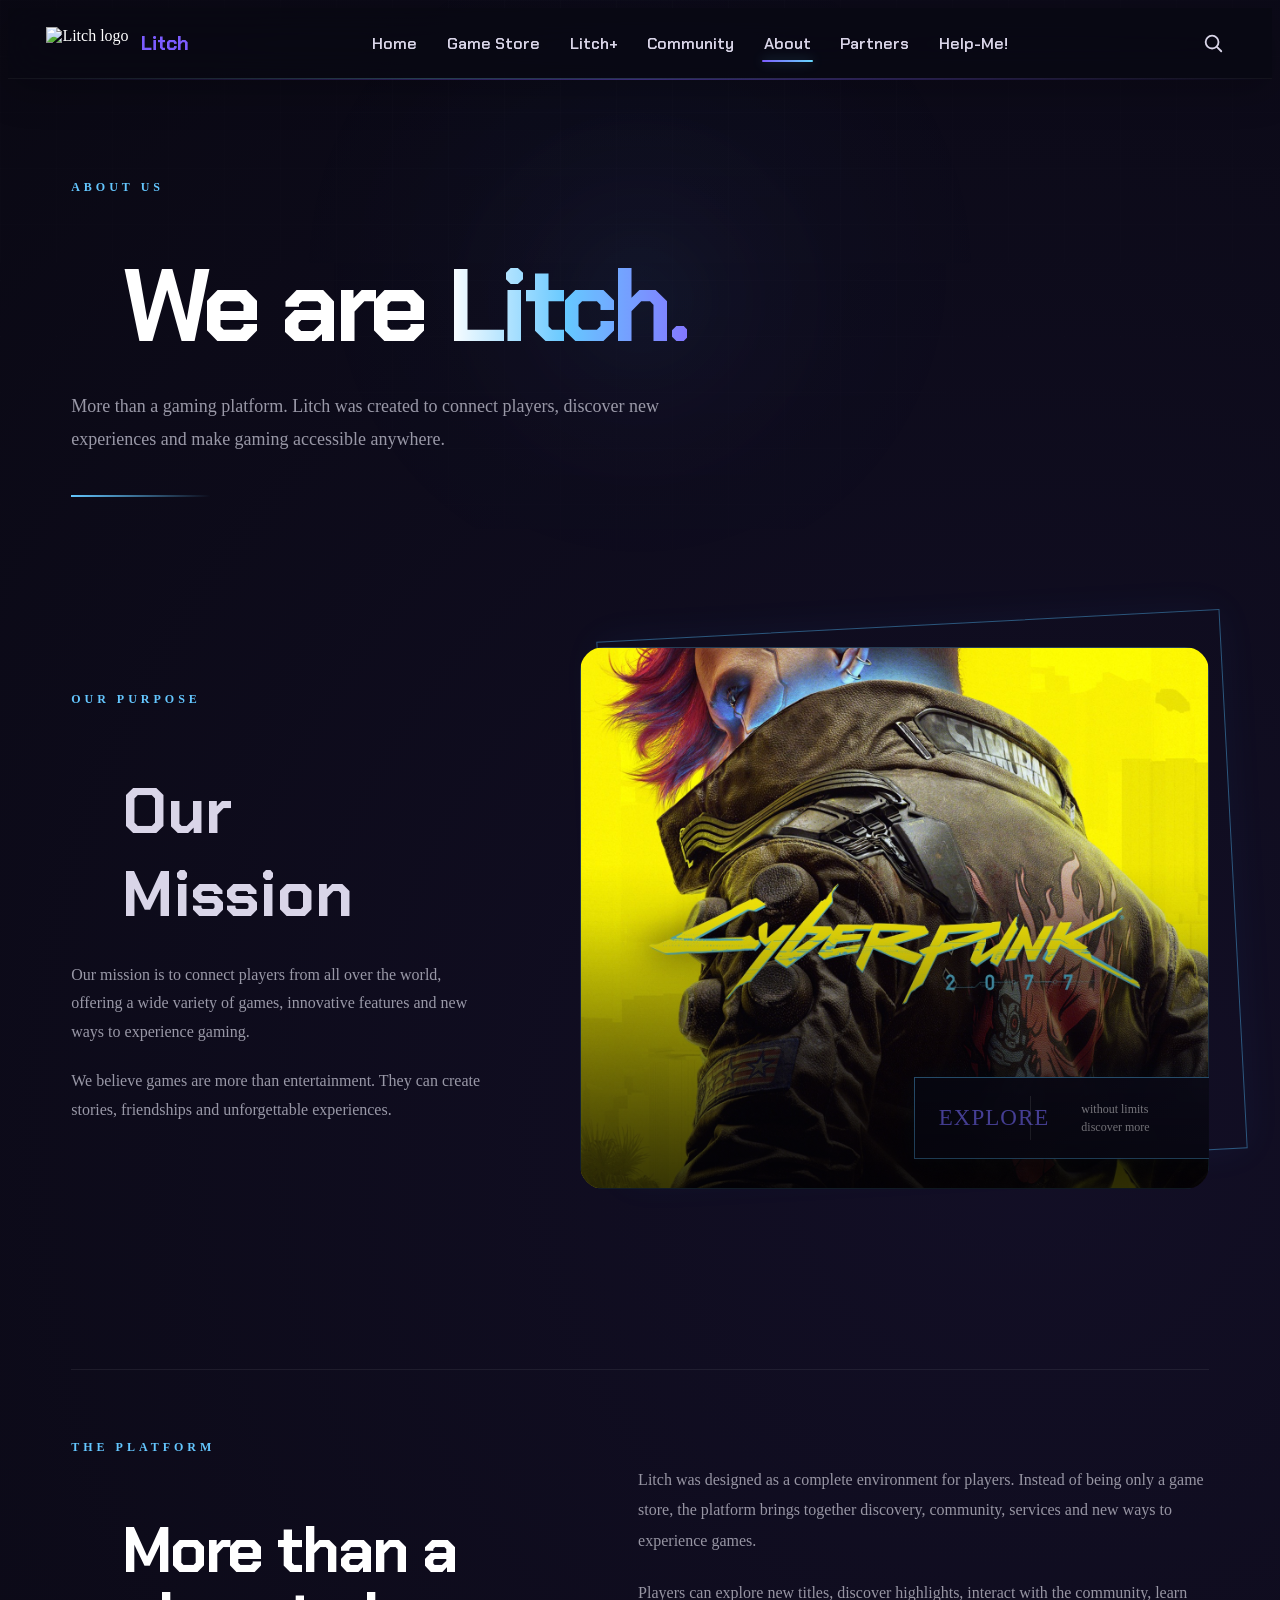
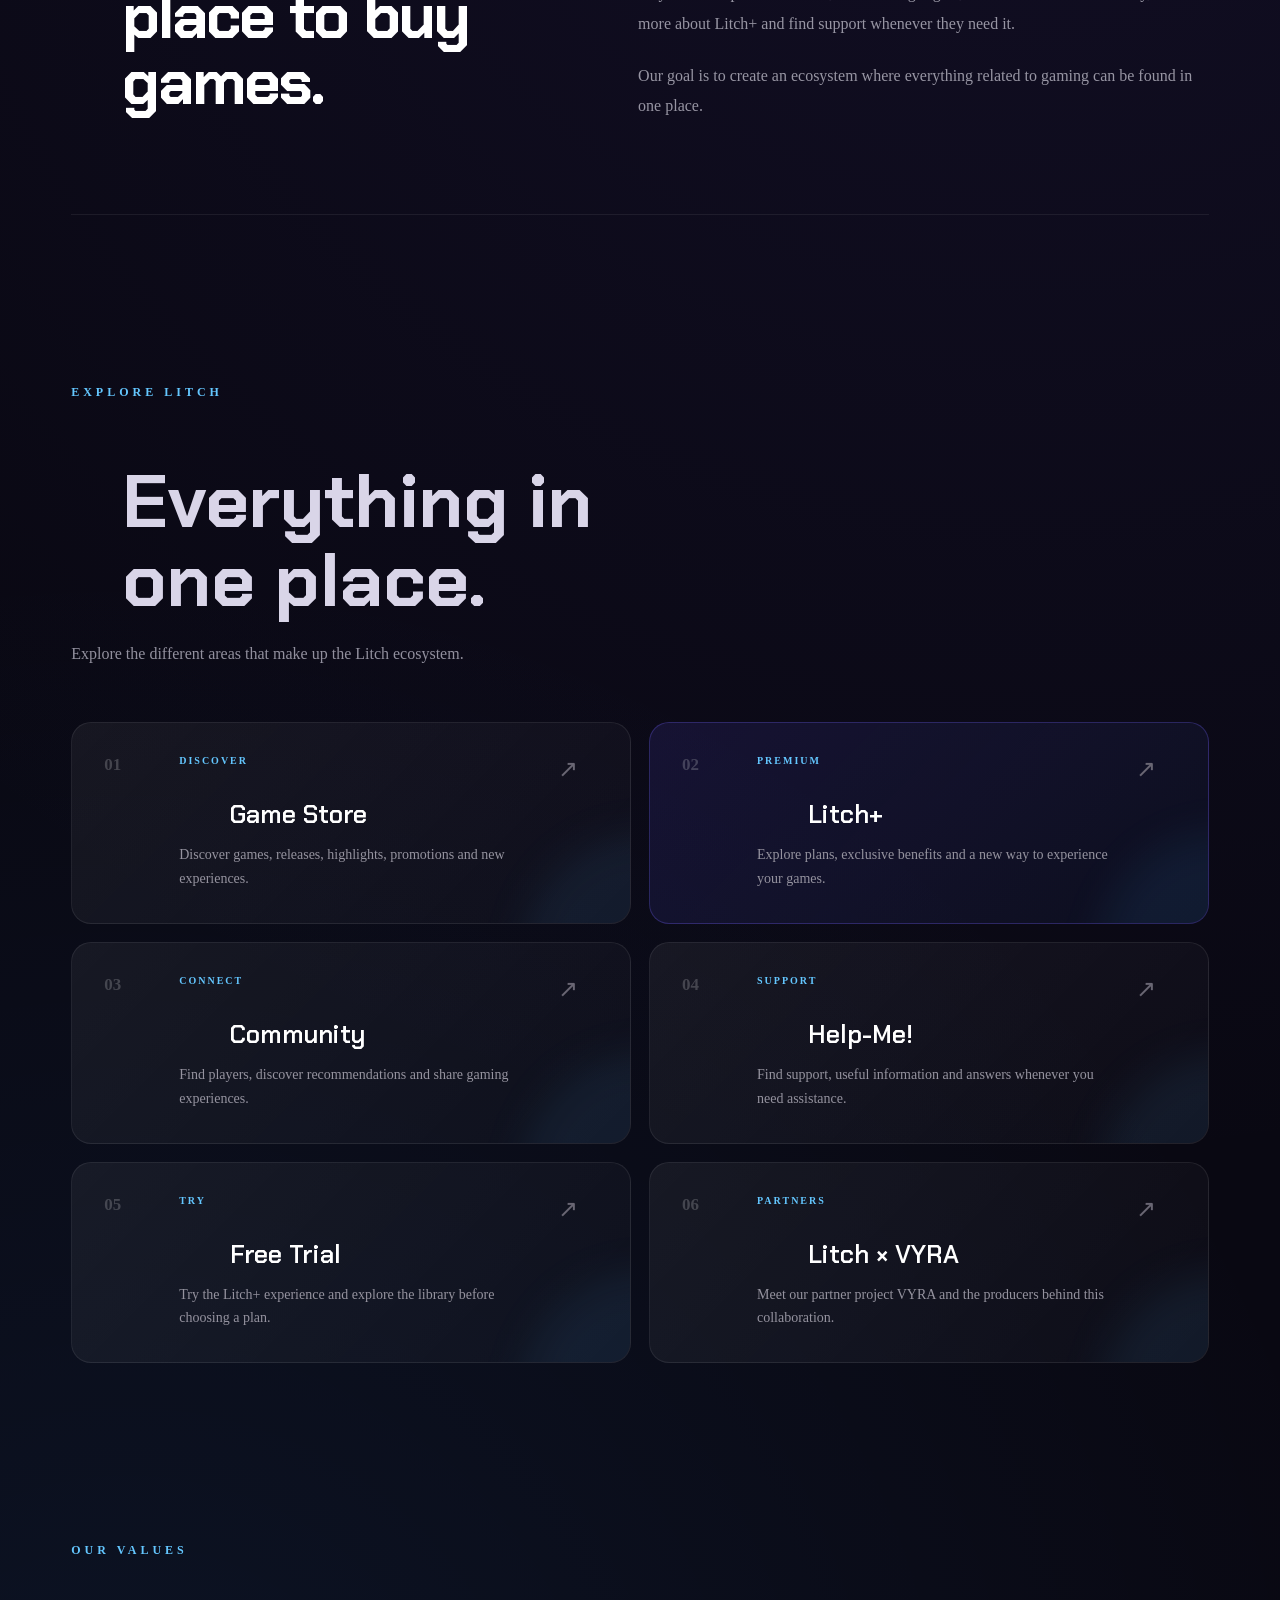
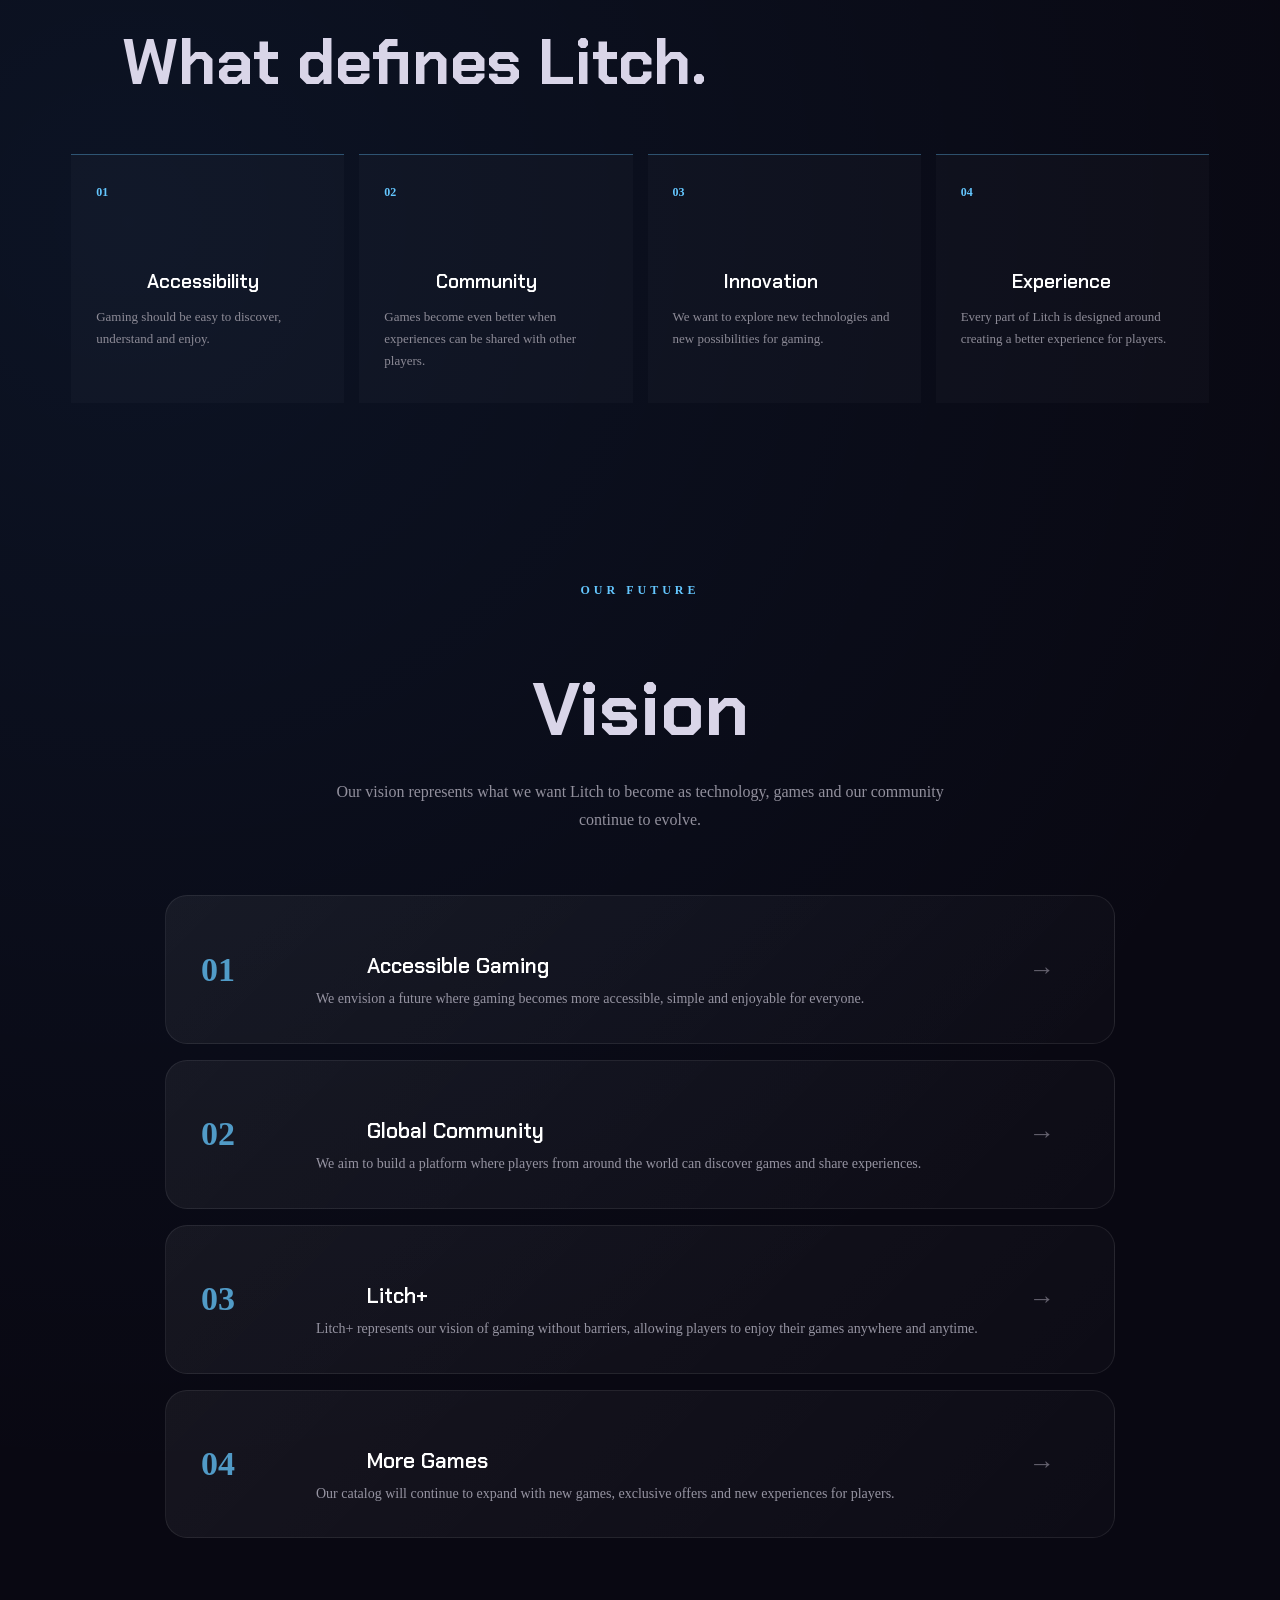
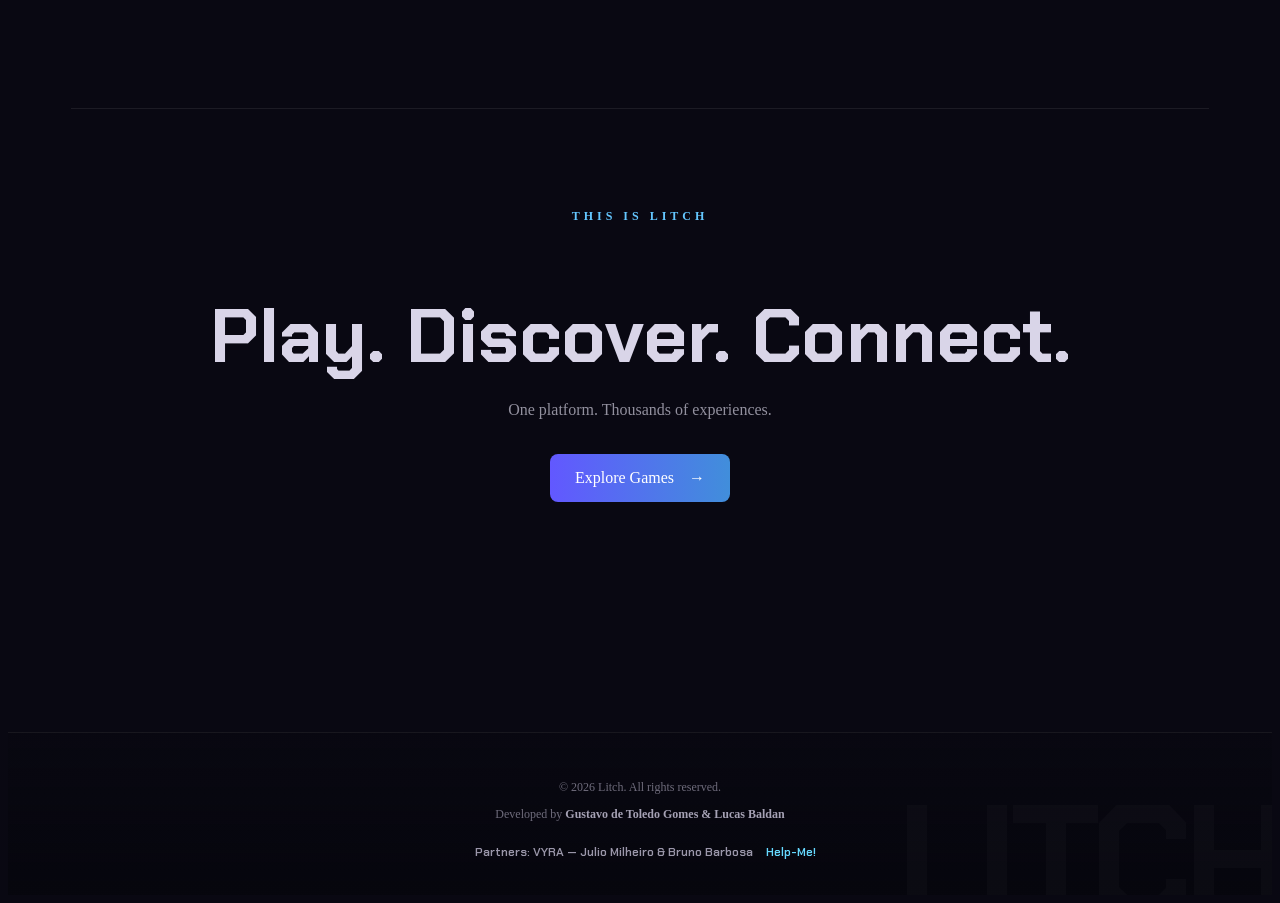
==== html/about.html @ 662e3794 "feat: publica versão completa Litch-VJS" ====
<!DOCTYPE html>
<html lang="pt-br">

<head>
    <meta charset="UTF-8">
    <meta http-equiv="X-UA-Compatible" content="IE=edge">
    <meta name="viewport" content="width=device-width, initial-scale=1.0">

    <link rel="icon" type="image/png" href="../images/favicon.ico">

    <!-- CSS geral da Litch -->
    <link rel="stylesheet" href="../css/style.css">
    <link rel="stylesheet" href="../css/experience.css">

    <!-- CSS exclusivo da página About -->
    <link rel="stylesheet" href="../css/about.css">

    <title>About Litch</title>

    <!-- JS da página -->
    <script src="../js/about.js" defer></script>
</head>


<body data-page="about" class="about-body">

<header>

    <div class="header__brand">
        <img src="https://raw.githubusercontent.com/lzkkj/Litch_Vers-oFinal/backup-litch-vjs-java/images/LitchLogo.png" alt="Litch logo">
        <h1 class="title">Litch</h1>
    </div>

    <nav class="litch-nav">
        <a href="index.html">Home</a>
        <a href="game-store.html">Game Store</a>
        <a href="litch+.html">Litch+</a>
        <a href="community.html">Community</a>
        <a href="about.html" class="is-active">About</a>
        <a href="partners.html">Partners</a>
        <a href="help-me.html">Help-Me!</a>
    </nav>

    <button class="litch-search-btn" aria-label="Pesquisar jogos">

        <svg viewBox="0 0 24 24">
            <circle cx="11" cy="11" r="7"></circle>
            <path d="M16.5 16.5L21 21"></path>
        </svg>

    </button>

</header>


<hr>


<main class="about-page">


    <!-- =====================================================
         INTRODUÇÃO
    ====================================================== -->

    <section class="about-hero reveal">

        <span class="about-label">
            ABOUT US
        </span>

        <h2>
            We are <span>Litch.</span>
        </h2>

        <p>
            More than a gaming platform. Litch was created to connect
            players, discover new experiences and make gaming accessible
            anywhere.
        </p>

        <div class="hero-line"></div>

    </section>



    <!-- =====================================================
         MISSÃO
    ====================================================== -->

    <section class="mission-section reveal">


        <!-- TEXTO -->

        <div class="mission-text">

            <span class="about-label">
                OUR PURPOSE
            </span>

            <h2>
                Our Mission
            </h2>

            <p>
                Our mission is to connect players from all over the world,
                offering a wide variety of games, innovative features and
                new ways to experience gaming.
            </p>

            <p>
                We believe games are more than entertainment. They can
                create stories, friendships and unforgettable experiences.
            </p>

        </div>



        <!-- IMAGEM -->

        <div class="mission-visual" id="missionVisual">

            <!-- Moldura inclinada atrás da imagem -->

            <span class="mission-frame"></span>


            <figure class="mission-image">

                <div class="mission-image-content">

                    <img
                        src="../images/cyberpunk.jpg"
                        alt="Cyberpunk 2077"
                    >

                    <div class="mission-image-overlay"></div>

                </div>


                <!-- Caixa parecida com a referência -->

                <div class="mission-game-box">

                    <a href="index.html">EXPLORE</a>

                    <span>
                        without limits<br>
                        discover more
                    </span>

                    <b>
                        ›
                    </b>

                </div>

            </figure>

        </div>

    </section>



    <!-- =====================================================
     WHAT IS LITCH
====================================================== -->

<section class="about-story reveal">

    <div class="story-title">

        <span class="about-label">
            THE PLATFORM
        </span>

        <h2>
            More than a place to buy games.
        </h2>

    </div>


    <div class="story-content">

        <p>
            Litch was designed as a complete environment for players.
            Instead of being only a game store, the platform brings
            together discovery, community, services and new ways to
            experience games.
        </p>

        <p>
            Players can explore new titles, discover highlights,
            interact with the community, learn more about Litch+
            and find support whenever they need it.
        </p>

        <p>
            Our goal is to create an ecosystem where everything related
            to gaming can be found in one place.
        </p>

    </div>

</section>



<!-- =====================================================
     LITCH ECOSYSTEM
====================================================== -->

<section class="ecosystem-section reveal">

    <div class="ecosystem-header">

        <span class="about-label">
            EXPLORE LITCH
        </span>

        <h2>
            Everything in one place.
        </h2>

        <p>
            Explore the different areas that make up the Litch ecosystem.
        </p>

    </div>


    <div class="ecosystem-grid">


        <!-- GAME STORE -->

        <a href="game-store.html" class="ecosystem-card">

            <span class="ecosystem-number">
                01
            </span>

            <div class="ecosystem-content">

                <span class="ecosystem-category">
                    DISCOVER
                </span>

                <h3>
                    Game Store
                </h3>

                <p>
                    Discover games, releases, highlights,
                    promotions and new experiences.
                </p>

            </div>

            <span class="ecosystem-arrow">
                ↗
            </span>

        </a>



        <!-- LITCH+ -->

        <a href="litch_plus_plans.html" class="ecosystem-card ecosystem-featured">

            <span class="ecosystem-number">
                02
            </span>

            <div class="ecosystem-content">

                <span class="ecosystem-category">
                    PREMIUM
                </span>

                <h3>
                    Litch+
                </h3>

                <p>
                    Explore plans, exclusive benefits and a new
                    way to experience your games.
                </p>

            </div>

            <span class="ecosystem-arrow">
                ↗
            </span>

        </a>



        <!-- COMMUNITY -->

        <a href="community.html" class="ecosystem-card">

            <span class="ecosystem-number">
                03
            </span>

            <div class="ecosystem-content">

                <span class="ecosystem-category">
                    CONNECT
                </span>

                <h3>
                    Community
                </h3>

                <p>
                    Find players, discover recommendations
                    and share gaming experiences.
                </p>

            </div>

            <span class="ecosystem-arrow">
                ↗
            </span>

        </a>



        <!-- HELP ME -->

        <a href="help-me.html" class="ecosystem-card">

            <span class="ecosystem-number">
                04
            </span>

            <div class="ecosystem-content">

                <span class="ecosystem-category">
                    SUPPORT
                </span>

                <h3>
                    Help-Me!
                </h3>

                <p>
                    Find support, useful information and
                    answers whenever you need assistance.
                </p>

            </div>

            <span class="ecosystem-arrow">
                ↗
            </span>

        </a>



        <!-- FREE TRIAL -->

        <a href="litch_freetrial.html" class="ecosystem-card">

            <span class="ecosystem-number">
                05
            </span>

            <div class="ecosystem-content">

                <span class="ecosystem-category">
                    TRY
                </span>

                <h3>
                    Free Trial
                </h3>

                <p>
                    Try the Litch+ experience and explore
                    the library before choosing a plan.
                </p>

            </div>

            <span class="ecosystem-arrow">
                ↗
            </span>

        </a>



        <!-- PARTNERS -->

        <a href="partners.html" class="ecosystem-card">

            <span class="ecosystem-number">
                06
            </span>

            <div class="ecosystem-content">

                <span class="ecosystem-category">
                    PARTNERS
                </span>

                <h3>
                    Litch × VYRA
                </h3>

                <p>
                    Meet our partner project VYRA and the
                    producers behind this collaboration.
                </p>

            </div>

            <span class="ecosystem-arrow">
                ↗
            </span>

        </a>


    </div>

</section>



<!-- =====================================================
     VALUES
====================================================== -->

<section class="values-section reveal">

    <div class="values-header">

        <span class="about-label">
            OUR VALUES
        </span>

        <h2>
            What defines Litch.
        </h2>

    </div>


    <div class="values-grid">


        <article class="value-card">

            <span>
                01
            </span>

            <h3>
                Accessibility
            </h3>

            <p>
                Gaming should be easy to discover,
                understand and enjoy.
            </p>

        </article>


        <article class="value-card">

            <span>
                02
            </span>

            <h3>
                Community
            </h3>

            <p>
                Games become even better when experiences
                can be shared with other players.
            </p>

        </article>


        <article class="value-card">

            <span>
                03
            </span>

            <h3>
                Innovation
            </h3>

            <p>
                We want to explore new technologies and
                new possibilities for gaming.
            </p>

        </article>


        <article class="value-card">

            <span>
                04
            </span>

            <h3>
                Experience
            </h3>

            <p>
                Every part of Litch is designed around
                creating a better experience for players.
            </p>

        </article>


    </div>

</section>


<!-- =====================================================
     VISION
====================================================== -->
<section class="vision-area reveal">

    <span class="about-label">OUR FUTURE</span>

    <h2>Vision</h2>

    <p class="vision-description">
        Our vision represents what we want Litch to become
        as technology, games and our community continue to evolve.
    </p>

    <div class="vision-list">

        <article class="vision-card">
            <span class="vision-number">01</span>
            <div class="vision-content">
                <h3>Accessible Gaming</h3>
                <p>
                    We envision a future where gaming becomes more
                    accessible, simple and enjoyable for everyone.
                </p>
            </div>
            <span class="vision-arrow">→</span>
        </article>

        <article class="vision-card">
            <span class="vision-number">02</span>
            <div class="vision-content">
                <h3>Global Community</h3>
                <p>
                    We aim to build a platform where players from around
                    the world can discover games and share experiences.
                </p>
            </div>
            <span class="vision-arrow">→</span>
        </article>

        <article class="vision-card">
            <span class="vision-number">03</span>
            <div class="vision-content">
                <h3>Litch+</h3>
                <p>
                    Litch+ represents our vision of gaming without barriers,
                    allowing players to enjoy their games anywhere and anytime.
                </p>
            </div>
            <span class="vision-arrow">→</span>
        </article>

        <article class="vision-card">
            <span class="vision-number">04</span>
            <div class="vision-content">
                <h3>More Games</h3>
                <p>
                    Our catalog will continue to expand with new games,
                    exclusive offers and new experiences for players.
                </p>
            </div>
            <span class="vision-arrow">→</span>
        </article>

    </div>

</section>


<!-- =====================================================
     FINAL
====================================================== -->
<section class="about-final reveal">

    <span class="about-label">THIS IS LITCH</span>

    <h2>Play. Discover. Connect.</h2>

    <p>One platform. Thousands of experiences.</p>

    <a href="game-store.html" class="about-button">
        Explore Games <span>→</span>
    </a>

</section>

</main>

<footer class="litch-footer">
    <p>© 2026 Litch. All rights reserved.</p>
    <p>Developed by <strong>Gustavo de Toledo Gomes &amp; Lucas Baldan</strong></p>
    <a class="litch-footer__partners" href="partners.html">Partners: VYRA — Julio Milheiro &amp; Bruno Barbosa</a>
    <a href="help-me.html">Help-Me!</a>
</footer>

<script src="../js/experience.js" defer></script>
</body>
</html>
---- css/style.css ----
@import url('https://fonts.googleapis.com/css2?family=Chakra+Petch:wght@600;700&family=Inter:wght@400;500;600&display=swap');

html {
  scroll-behavior: smooth;
}

section[id] {
  scroll-margin-top: 80px;
}

body {
  min-height: 100vh;
  background-color: #0b0b12;
  background-image:
    radial-gradient(circle at 20% 20%, rgba(124, 92, 255, 0.18), transparent 45%),
    radial-gradient(circle at 80% 30%, rgba(124, 92, 255, 0.12), transparent 50%),
    radial-gradient(circle at 50% 90%, rgba(102, 217, 255, 0.06), transparent 55%),
    linear-gradient(135deg, #0b0b12, #15101f, #0b0b12);
  background-size: 200% 200%, 200% 200%, 200% 200%, 300% 300%;
  animation: litchDrift 22s ease-in-out infinite;
}

@keyframes litchDrift {
  0% {
    background-position: 0% 0%, 100% 0%, 50% 100%, 0% 50%;
  }
  50% {
    background-position: 20% 30%, 70% 40%, 60% 70%, 100% 50%;
  }
  100% {
    background-position: 0% 0%, 100% 0%, 50% 100%, 0% 50%;
  }
}

@media (prefers-reduced-motion: reduce) {
  body {
    animation: none;
  }
}

/* ---------- Linha divisória sob o header ---------- */
hr {
  border: none;
  height: 1px;
  background: linear-gradient(90deg, transparent, rgba(124, 92, 255, 0.5), transparent);
  margin: 0;
}

/* ---------- Header ---------- */
header {
  display: flex;
  align-items: center;
  justify-content: space-between;
  gap: 32px;
  padding: 16px 32px;
  background: #0b0b12;
  box-shadow: 0 4px 24px rgba(0, 0, 0, 0.5);
  position: relative;
  z-index: 20;
}

.litch-search-btn {
    width: 42px;
    height: 42px;

    display: flex;
    align-items: center;
    justify-content: center;

    border: none;
    border-radius: 10px;

    background: transparent;
    color: #d9d5e8;

    cursor: pointer;

    transition: 
        color 0.2s ease,
        background 0.2s ease,
        transform 0.2s ease;
}

.litch-search-btn svg {
    width: 22px;
    height: 22px;

    fill: none;
    stroke: currentColor;
    stroke-width: 2;
    stroke-linecap: round;
}

.litch-search-btn:hover {
    color: #66d9ff;
    background: rgba(102, 217, 255, 0.08);
    transform: scale(1.08);
}

.litch-search {
    width: min(900px, 90%);
    margin: 30px auto;
}

.litch-search__input {
    height: 58px;

    display: flex;
    align-items: center;

    padding: 0 18px;

    border: 1px solid rgba(102, 217, 255, 0.3);
    border-radius: 12px;

    background: rgba(15, 15, 30, 0.9);
}

.litch-search__input svg {
    width: 22px;
    height: 22px;

    fill: none;
    stroke: #66d9ff;
    stroke-width: 2;
    stroke-linecap: round;
}

.litch-search__input input {
    flex: 1;

    height: 100%;

    margin-left: 14px;

    border: none;
    outline: none;

    background: transparent;

    color: white;

    font-family: 'Inter', sans-serif;
    font-size: 17px;
}

.litch-search__input input::placeholder {
    color: #77748a;
}

.litch-search__results {
    display: grid;
    grid-template-columns: repeat(auto-fill, minmax(220px, 1fr));
    gap: 20px;

    margin-top: 25px;
}

/* =========================================
   COMMUNITY
========================================= */

#community {
    width: 100%;
    padding: 40px 5% 100px;
}

.Comunnity-title {
    margin-bottom: 35px;

    font-family: 'Chakra Petch', sans-serif;
    font-size: 26px;
    font-weight: 700;

    color: #ffffff;
}


/* ---------- Avaliação geral ---------- */

.litch-community-rating {
    width: 100%;
    max-width: 600px;

    margin: 0 auto 50px;

    text-align: center;
}

.litch-community-rating__score {
    display: flex;
    align-items: baseline;
    justify-content: center;

    gap: 5px;
}

.litch-community-rating__score strong {
    font-family: 'Chakra Petch', sans-serif;

    font-size: 52px;
    line-height: 1;

    color: #ffffff;
}

.litch-community-rating__score span {
    font-size: 18px;
    color: #77748a;
}

.litch-community-rating__stars {
    margin-top: 10px;

    font-size: 28px;
    letter-spacing: 5px;

    color: #66d9ff;
}

.litch-community-rating p {
    margin-top: 8px;

    font-size: 13px;

    color: #77748a;
}


/* ---------- Grid ---------- */

.litch-community-grid {
    display: grid;

    grid-template-columns: repeat(2, minmax(0, 1fr));

    gap: 20px;

    max-width: 1200px;

    margin: 0 auto;
}


/* ---------- Card ---------- */

.litch-review-card {
    min-height: 180px;

    padding: 22px;

    border: 1px solid rgba(255, 255, 255, 0.07);
    border-radius: 12px;

    background:
        linear-gradient(
            145deg,
            rgba(38, 34, 76, 0.85),
            rgba(14, 14, 28, 0.95)
        );

    box-shadow:
        0 10px 30px rgba(0, 0, 0, 0.18);

    transition:
        transform 0.25s ease,
        border-color 0.25s ease,
        box-shadow 0.25s ease;
}

.litch-review-card:hover {
    transform: translateY(-4px);

    border-color: rgba(102, 217, 255, 0.3);

    box-shadow:
        0 15px 35px rgba(0, 0, 0, 0.3),
        0 0 20px rgba(102, 217, 255, 0.06);
}


/* ---------- Usuário ---------- */

.litch-review-card__top {
    display: flex;
    align-items: center;

    position: relative;

    margin-bottom: 20px;
}

.litch-review-card__avatar {
    width: 42px;
    height: 42px;

    display: flex;
    align-items: center;
    justify-content: center;

    margin-right: 12px;

    border-radius: 50%;

    background: linear-gradient(
        135deg,
        #66d9ff,
        #526cff
    );

    color: #080812;

    font-family: 'Chakra Petch', sans-serif;
    font-size: 17px;
    font-weight: 700;
}

.litch-review-card__top h3 {
    margin: 0;

    font-size: 15px;
    font-weight: 600;

    color: #ffffff;
}

.litch-review-card__top span {
    display: block;

    margin-top: 3px;

    font-size: 11px;

    color: #77748a;
}


/* ---------- Estrelas ---------- */

.litch-review-card__stars {
    margin-left: auto;

    font-size: 15px;
    letter-spacing: 2px;

    color: #66d9ff;
}


/* ---------- Comentário ---------- */

.litch-review-card > p {
    margin: 0;

    color: #c4c1d0;

    font-size: 14px;
    line-height: 1.65;
}

.header__brand {
  display: flex;
  align-items: center;
  gap: 12px;
}

.header__brand .title {
  font-size: 20px;
  margin: 0;
  text-align: left;
}

header div img {
  height: 32px;
  width: auto;
  display: block;
}

.title {
  font-family: 'Chakra Petch', sans-serif;
  font-size: 32px;
  font-weight: 700;
  color: #7c5cff;
  text-align: center;
  margin-top: 40px;
}

.litch-nav {
  display: flex;
  align-items: center;
  gap: 24px;
}

.litch-nav a {
  position: relative;
  padding-bottom: 4px;
  color: #d9d5e8;
  text-decoration: none;
  font-family: 'Chakra Petch', sans-serif;
  font-size: 16px;
  font-weight: 600;
  transition: color 0.2s ease;
}

.litch-nav a::after {
  content: '';
  position: absolute;
  left: 0;
  bottom: 0;
  width: 0;
  height: 2px;
  background: var(--accent-2, #66d9ff);
  transition: width 0.2s ease;
}

.litch-nav a:hover {
  color: #7c5cff;
}

.litch-nav a:hover::after,
.litch-nav a.is-active::after {
  width: 100%;
}

/* ---------- Títulos de seção (Game Store, Litch+, etc.) ---------- */
main section h2 {
  font-family: 'Chakra Petch', sans-serif;
  font-size: clamp(22px, 2.4vw, 30px);
  font-weight: 700;
  color: var(--text, #d9d5e8);
  padding: 48px clamp(16px, 4vw, 64px) 0;
  margin: 0;
}

main section h3 {
  font-family: 'Chakra Petch', sans-serif;
  font-size: clamp(18px, 2vw, 24px);
  font-weight: 600;
  color: var(--text, #d9d5e8);
  padding: 24px clamp(16px, 4vw, 64px) 0;
  margin: 0;
}

/* ---------- Carrossel do topo ---------- */
.litch-carousel {
  --bg: #0b0b12;
  --card: #15131f;
  --card-hover: #1c1929;
  --accent: #7c5cff;
  --accent-2: #66d9ff;
  --text: #d9d5e8;
  --text-dim: #8d87a3;

  background: transparent;
  padding: 48px clamp(16px, 4vw, 64px);
  font-family: 'Inter', sans-serif;
  color: var(--text);
}

.litch-carousel__header {
  display: flex;
  align-items: baseline;
  gap: 16px;
  margin-bottom: 24px;
}

.litch-carousel__eyebrow {
  font-family: 'Chakra Petch', sans-serif;
  font-size: 12px;
  font-weight: 600;
  letter-spacing: 0.14em;
  text-transform: uppercase;
  color: var(--accent-2);
  position: relative;
  padding-left: 14px;
}

.litch-carousel__eyebrow::before {
  content: '';
  position: absolute;
  left: 0;
  top: 50%;
  width: 8px;
  height: 8px;
  background: var(--accent-2);
  clip-path: polygon(50% 0%, 100% 50%, 50% 100%, 0% 50%);
  transform: translateY(-50%);
}

.litch-carousel__title {
  font-family: 'Chakra Petch', sans-serif;
  font-size: clamp(22px, 2.4vw, 30px);
  font-weight: 700;
  letter-spacing: 0.01em;
  margin: 0;
}

.litch-carousel__track-wrap {
  position: relative;
}

.litch-carousel__track {
  display: flex;
  gap: 12px;
  overflow-x: auto;
  scroll-snap-type: x mandatory;
  scrollbar-width: none;
  padding-bottom: 4px;
}

.litch-carousel__track::-webkit-scrollbar {
  display: none;
}

.litch-card {
  position: relative;
  flex: 0 0 clamp(200px, 22vw, 280px);
  aspect-ratio: 2 / 3;
  scroll-snap-align: start;
  background: var(--card);
  clip-path: polygon(0 0, 100% 0, 100% calc(100% - 20px), calc(100% - 20px) 100%, 0 100%);
  overflow: hidden;
  cursor: pointer;
  box-shadow: 0 8px 24px rgba(0, 0, 0, 0.4);
  transition: transform 0.25s ease, box-shadow 0.25s ease;
}

.litch-card:hover {
  transform: translateY(-4px);
  box-shadow: 0 12px 32px rgba(124, 92, 255, 0.25);
}

.litch-card__img {
  position: absolute;
  inset: 0;
  width: 100%;
  height: 100%;
  object-fit: cover;
  object-position: center;
  display: block;
  background: linear-gradient(160deg, #221f30, #15131f);
  transition: transform 0.4s ease;
}

.litch-card:hover .litch-card__img {
  transform: scale(1.06);
}

.litch-card__scrim {
  position: absolute;
  inset: 0;
  background: linear-gradient(180deg, rgba(11,11,18,0) 40%, rgba(11,11,18,0.92) 100%);
}

.litch-card__tag {
  position: absolute;
  top: 14px;
  left: 14px;
  font-family: 'Chakra Petch', sans-serif;
  font-size: 10px;
  font-weight: 700;
  letter-spacing: 0.08em;
  text-transform: uppercase;
  color: var(--bg);
  background: var(--accent);
  padding: 4px 8px;
  clip-path: polygon(0 0, 100% 0, 92% 100%, 0% 100%);
}

.litch-card__body {
  position: absolute;
  left: 12px;
  right: 12px;
  bottom: 12px;
}

.litch-card__name {
  font-family: 'Chakra Petch', sans-serif;
  font-size: 14px;
  font-weight: 700;
  margin: 0 0 2px;
  line-height: 1.2;
}

.litch-card__status {
  font-size: 10px;
  color: var(--text-dim);
  margin: 0;
}

.litch-carousel__arrow {
  position: absolute;
  top: 50%;
  transform: translateY(-50%);
  width: 40px;
  height: 40px;
  display: grid;
  place-items: center;
  background: rgba(21, 19, 31, 0.85);
  border: 1px solid rgba(124, 92, 255, 0.4);
  clip-path: polygon(50% 0%, 100% 50%, 50% 100%, 0% 50%);
  color: var(--text);
  cursor: pointer;
  transition: background 0.2s ease, border-color 0.2s ease, transform 0.2s ease;
  z-index: 10;
}

.litch-carousel__arrow:hover {
  background: var(--accent);
  border-color: var(--accent);
  transform: translateY(-50%) scale(1.1);
}

.litch-carousel__arrow--prev { left: 12px; }
.litch-carousel__arrow--next { right: 12px; }

.litch-carousel__arrow svg {
  width: 16px;
  height: 16px;
  stroke: currentColor;
}

.litch-carousel__dots {
  display: flex;
  justify-content: center;
  gap: 6px;
  margin-top: 20px;
}

.litch-carousel__dot {
  width: 22px;
  height: 3px;
  background: rgba(217, 213, 232, 0.2);
  border: none;
  cursor: pointer;
  transition: background 0.2s ease;
}

.litch-carousel__dot.is-active {
  background: var(--accent-2);
  box-shadow: 0 0 8px rgba(102, 217, 255, 0.6);
}

/* ---------- Título e subtítulo da Store ---------- */
.litch-game-store__title {
  font-family: 'Chakra Petch', sans-serif;
  font-size: clamp(22px, 2.4vw, 30px);
  font-weight: 700;
  color: var(--text, #d9d5e8);
  padding: 48px clamp(16px, 4vw, 64px) 0;
  margin: 0;
}

.litch-game-store__subtitle {
  font-family: 'Chakra Petch', sans-serif;
  font-size: 20px;
  font-weight: 700;
  color: var(--text, #d9d5e8);
  padding: 0 clamp(16px, 4vw, 64px);
  margin: 40px 0 20px;
}

/* ---------- Hero banner ---------- */
.litch-hero {
  position: relative;
  margin: 24px clamp(16px, 4vw, 64px) 0;
  height: clamp(280px, 40vw, 420px);
  clip-path: polygon(0 0, 100% 0, 100% calc(100% - 40px), calc(100% - 40px) 100%, 0 100%);
  overflow: hidden;
}

.litch-hero__img {
  position: absolute;
  inset: 0;
  width: 100%;
  height: 100%;
  object-fit: cover;
  background: linear-gradient(160deg, #221f30, #15131f);
}

.litch-hero__scrim {
  position: absolute;
  inset: 0;
  background: linear-gradient(90deg, rgba(11,11,18,0.95) 15%, rgba(11,11,18,0.3) 60%, transparent 100%);
}

.litch-hero__content {
  position: absolute;
  left: clamp(20px, 3vw, 48px);
  bottom: clamp(20px, 3vw, 48px);
  max-width: 480px;
  color: #d9d5e8;
}

.litch-hero__tag {
  display: inline-block;
  font-family: 'Chakra Petch', sans-serif;
  font-size: 11px;
  font-weight: 700;
  letter-spacing: 0.1em;
  text-transform: uppercase;
  color: #0b0b12;
  background: #66d9ff;
  padding: 4px 10px;
  clip-path: polygon(0 0, 100% 0, 90% 100%, 0% 100%);
  margin-bottom: 12px;
}

.litch-hero__plus {
  display: inline-block;
  font-family: 'Chakra Petch', sans-serif;
  font-size: 11px;
  font-weight: 700;
  letter-spacing: 0.1em;
  text-transform: uppercase;
  color: #d9d5e8;
  background: #7c5cff;
  padding: 4px 10px;
  clip-path: polygon(0 0, 100% 0, 90% 100%, 0% 100%);
  margin-left: 8px;
}

.litch-hero__name {
  font-family: 'Chakra Petch', sans-serif;
  font-size: clamp(24px, 3vw, 36px);
  font-weight: 700;
  margin: 0 0 8px;
  line-height: 1.15;
}

.litch-hero__desc {
  font-size: 14px;
  color: #8d87a3;
  margin: 0 0 20px;
}

.litch-hero__meta {
  display: flex;
  align-items: center;
  gap: 16px;
}

.litch-hero__price {
  font-family: 'Chakra Petch', sans-serif;
  font-size: 18px;
  font-weight: 700;
  color: #66d9ff;
}

.litch-hero__cta {
  font-family: 'Chakra Petch', sans-serif;
  font-size: 13px;
  font-weight: 700;
  letter-spacing: 0.04em;
  text-transform: uppercase;
  color: #0b0b12;
  background: #7c5cff;
  border: none;
  padding: 10px 20px;
  clip-path: polygon(0 0, 100% 0, 92% 100%, 0% 100%);
  cursor: pointer;
  transition: background 0.2s ease;
}

.litch-hero__cta:hover {
  background: #66d9ff;
}

/* ---------- Carrossel da Store ---------- */
.litch-store-carousel {
  --accent: #7c5cff;
  --accent-2: #66d9ff;
  --text: #d9d5e8;

  padding: 0 clamp(16px, 4vw, 64px) 48px;
}

.litch-store-carousel__track-wrap {
  position: relative;
}

.litch-store-carousel__track {
  display: flex;
  gap: 18px;
  overflow-x: auto;
  scroll-snap-type: x proximity;
  padding-bottom: 4px;


  scrollbar-width: none;
}

.litch-store-carousel__track::-webkit-scrollbar {
  display: none;
}

.litch-store-carousel__track .litch-store-card {
  flex: 0 0 220px;
  scroll-snap-align: start;
  scroll-margin-inline-start: clamp(16px, 4vw, 64px);
}

.litch-store-carousel__jump {
  display: flex;
  flex-wrap: wrap;
  gap: 8px;
  margin-top: 16px;
  padding: 0 clamp(16px, 4vw, 64px);
}

.litch-store-carousel__jump a {
  display: grid;
  place-items: center;
  width: 28px;
  height: 28px;
  font-family: 'Chakra Petch', sans-serif;
  font-size: 12px;
  font-weight: 600;
  color: #8d87a3;
  text-decoration: none;
  background: #15131f;
  border: 1px solid rgba(124, 92, 255, 0.25);
  clip-path: polygon(0 0, 100% 0, 100% 78%, 78% 100%, 0 100%);
  transition: color 0.2s ease, border-color 0.2s ease, background 0.2s ease;
}

.litch-store-carousel__jump a:hover {
  color: #0b0b12;
  background: #66d9ff;
  border-color: #66d9ff;
}

/* ---------- Cards de jogo (usados dentro do carrossel da Store) ---------- */
.litch-store-card {
  position: relative;
  aspect-ratio: 3 / 4;
  background: #15131f;
  clip-path: polygon(0 0, 100% 0, 100% calc(100% - 24px), calc(100% - 24px) 100%, 0 100%);
  overflow: hidden;
  cursor: pointer;
  box-shadow: 0 8px 24px rgba(0, 0, 0, 0.4);
  transition: transform 0.25s ease, box-shadow 0.25s ease;
}

.litch-store-card:hover {
  transform: translateY(-4px);
  box-shadow: 0 12px 32px rgba(124, 92, 255, 0.25);
}

.litch-store-card__img {
  position: absolute;
  inset: 0;
  width: 100%;
  height: 100%;
  object-fit: cover;
  background: linear-gradient(160deg, #221f30, #15131f);
  transition: transform 0.4s ease;
}

.litch-store-card:hover .litch-store-card__img {
  transform: scale(1.06);
}

.litch-store-card__scrim {
  position: absolute;
  inset: 0;
  background: linear-gradient(180deg, rgba(11,11,18,0) 40%, rgba(11,11,18,0.92) 100%);
}

.litch-store-card__discount {
  position: absolute;
  top: 12px;
  left: 12px;
  font-family: 'Chakra Petch', sans-serif;
  font-size: 11px;
  font-weight: 700;
  color: #0b0b12;
  background: #66d9ff;
  padding: 3px 8px;
  clip-path: polygon(0 0, 100% 0, 88% 100%, 0% 100%);
}

.litch-store-card__body {
  position: absolute;
  left: 14px;
  right: 14px;
  bottom: 14px;
}

.litch-store-card__name {
  font-family: 'Chakra Petch', sans-serif;
  font-size: 15px;
  font-weight: 700;
  color: #d9d5e8;
  margin: 0 0 2px;
  line-height: 1.2;
}

.litch-store-card__genre {
  font-size: 11px;
  color: #8d87a3;
  margin: 0 0 8px;
}

.litch-store-card__price {
  display: flex;
  align-items: baseline;
  gap: 8px;
}

.litch-store-card__price-old {
  font-size: 11px;
  color: #8d87a3;
  text-decoration: line-through;
}

.litch-store-card__price-new {
  font-family: 'Chakra Petch', sans-serif;
  font-size: 14px;
  font-weight: 700;
  color: #66d9ff;
}

.litch-store-section {
    margin-left: 0;
    margin-right: 0;
}

.litch-store-section .litch-game-store__subtitle {
    padding-left: 0;
    padding-right: 0;
}

.litch-store-section .litch-store-carousel {
    padding-left: clamp(16px, 4vw, 64px);
    padding-right: clamp(16px, 4vw, 64px);
}
/* ---------- Hero do Litch+ ---------- */
.litch-plus-hero {
  display: flex;
  align-items: center;
  gap: clamp(24px, 4vw, 64px);
  margin: 24px clamp(16px, 4vw, 64px) 0;
  padding: clamp(32px, 5vw, 56px);
  background: linear-gradient(135deg, #15131f, #1c1730);
  clip-path: polygon(0 0, 100% 0, 100% calc(100% - 40px), calc(100% - 40px) 100%, 0 100%);
  box-shadow: 0 12px 32px rgba(0, 0, 0, 0.4);
}

.litch-plus-hero__content {
  flex: 1 1 420px;
  color: #d9d5e8;
}

.litch-plus-hero__tag {
  display: inline-block;
  font-family: 'Chakra Petch', sans-serif;
  font-size: 11px;
  font-weight: 700;
  letter-spacing: 0.1em;
  text-transform: uppercase;
  color: #0b0b12;
  background: #7c5cff;
  padding: 4px 10px;
  clip-path: polygon(0 0, 100% 0, 90% 100%, 0% 100%);
  margin-bottom: 16px;
}

.litch-plus-hero__headline {
  font-family: 'Chakra Petch', sans-serif;
  font-size: clamp(26px, 3.2vw, 40px);
  font-weight: 700;
  line-height: 1.15;
  margin: 0 0 16px;
}

.litch-plus-hero__desc {
  font-size: 15px;
  color: #8d87a3;
  line-height: 1.6;
  margin: 0 0 28px;
  max-width: 420px;
}

.litch-plus-hero__actions {
  display: flex;
  flex-wrap: wrap;
  gap: 14px;
}

.litch-plus-hero__cta {
  font-family: 'Chakra Petch', sans-serif;
  font-size: 14px;
  font-weight: 700;
  letter-spacing: 0.04em;
  text-transform: uppercase;
  color: #0b0b12;
  background: #66d9ff;
  border: none;
  padding: 12px 24px;
  clip-path: polygon(0 0, 100% 0, 92% 100%, 0% 100%);
  cursor: pointer;
  transition: background 0.2s ease, transform 0.2s ease;
}

.litch-plus-hero__cta:hover {
  background: #7c5cff;
  color: #d9d5e8;
  transform: translateY(-2px);
}

.litch-plus-hero__cta--ghost {
  background: transparent;
  color: #d9d5e8;
  border: 1px solid rgba(124, 92, 255, 0.5);
}

.litch-plus-hero__cta--ghost:hover {
  background: rgba(124, 92, 255, 0.15);
  color: #d9d5e8;
}

.litch-plus-hero__visual {
  flex: 1 1 320px;
  aspect-ratio: 4 / 3;
  position: relative;
  clip-path: polygon(6% 0, 100% 0, 100% 94%, 94% 100%, 0 100%, 0 6%);
  overflow: hidden;
  background: linear-gradient(160deg, #221f30, #15131f);
}

.litch-plus-hero__img {
  position: absolute;
  inset: 0;
  width: 100%;
  height: 100%;
  object-fit: cover;
  display: block;
}

a.litch-plus-hero__cta {
  display: inline-block;
  text-decoration: none;
}

@media (max-width: 720px) {
  .litch-plus-hero {
    flex-direction: column;
    text-align: center;
  }

  .litch-plus-hero__actions {
    justify-content: center;
  }

  .litch-plus-hero__desc {
    max-width: none;
  }
}

/* ---------- Planos do Litch+ ---------- */
.litch-plans-grid {
  display: grid;
  grid-template-columns: repeat(auto-fit, minmax(240px, 1fr));
  gap: 24px;
  padding: 32px clamp(16px, 4vw, 64px) 48px;
}

.litch-plan-card {
  position: relative;
  background: #15131f;
  padding: 32px 28px;
  clip-path: polygon(0 0, 100% 0, 100% calc(100% - 28px), calc(100% - 28px) 100%, 0 100%);
  box-shadow: 0 8px 24px rgba(0, 0, 0, 0.4);
  transition: transform 0.25s ease, box-shadow 0.25s ease;
}

.litch-plan-card:hover {
  transform: translateY(-4px);
  box-shadow: 0 12px 32px rgba(124, 92, 255, 0.25);
}

.litch-plan-card--featured {
  background: linear-gradient(150deg, #1c1730, #15131f);
  border: 1px solid rgba(124, 92, 255, 0.5);
}

.litch-plan-card__badge {
  position: absolute;
  top: 18px;
  right: -6px;
  font-family: 'Chakra Petch', sans-serif;
  font-size: 10px;
  font-weight: 700;
  letter-spacing: 0.06em;
  text-transform: uppercase;
  color: #0b0b12;
  background: #66d9ff;
  padding: 4px 10px;
  clip-path: polygon(0 0, 100% 0, 92% 50%, 100% 100%, 0 100%);
}

.litch-plan-card__name {
  font-family: 'Chakra Petch', sans-serif;
  font-size: 18px;
  font-weight: 700;
  color: #d9d5e8;
  margin: 0 0 12px;
}

.litch-plan-card__price {
  font-family: 'Chakra Petch', sans-serif;
  font-size: 30px;
  font-weight: 700;
  color: #66d9ff;
  margin: 0 0 24px;
}

.litch-plan-card__price span {
  font-size: 13px;
  font-weight: 500;
  color: #8d87a3;
}

.litch-plan-card__features {
  list-style: none;
  padding: 0;
  margin: 0 0 28px;
  display: flex;
  flex-direction: column;
  gap: 10px;
}

.litch-plan-card__features li {
  font-size: 13px;
  color: #d9d5e8;
  padding-left: 18px;
  position: relative;
}

.litch-plan-card__features li::before {
  content: '';
  position: absolute;
  left: 0;
  top: 6px;
  width: 6px;
  height: 6px;
  background: #7c5cff;
  clip-path: polygon(50% 0%, 100% 50%, 50% 100%, 0% 50%);
}

.litch-plan-card__cta {
  width: 100%;
  font-family: 'Chakra Petch', sans-serif;
  font-size: 13px;
  font-weight: 700;
  letter-spacing: 0.04em;
  text-transform: uppercase;
  color: #0b0b12;
  background: #7c5cff;
  border: none;
  padding: 12px;
  clip-path: polygon(0 0, 100% 0, 92% 100%, 0% 100%);
  cursor: pointer;
  transition: background 0.2s ease;
}

.litch-plan-card__cta:hover {
  background: #66d9ff;
}

/* ---------- Preview da biblioteca Litch+ (marquee infinito) ---------- */
.litch-library {
  position: relative;
  margin: 40px clamp(16px, 4vw, 64px) 48px;
  display: flex;
  flex-direction: column;
  gap: 14px;
}

/* fade nas bordas, esconde onde a faixa "nasce/morre" */
.litch-library::before,
.litch-library::after {
  content: '';
  position: absolute;
  top: 0;
  bottom: 0;
  width: clamp(40px, 8vw, 120px);
  z-index: 5;
  pointer-events: none;
}

.litch-library::before {
  left: 0;
  background: linear-gradient(90deg, #0b0b12, transparent);
}

.litch-library::after {
  right: 0;
  background: linear-gradient(270deg, #0b0b12, transparent);
}

.litch-library__row {
  overflow: hidden;
}

.litch-library__track {
  display: flex;
  gap: 14px;
  width: max-content;
}

.litch-library__row--left .litch-library__track {
  animation: litchScrollLeft 40s linear infinite;
}

.litch-library__row--right .litch-library__track {
  animation: litchScrollRight 40s linear infinite;
}

.litch-library__row:hover .litch-library__track {
  animation-play-state: paused;
}

@keyframes litchScrollLeft {
  from { transform: translateX(0); }
  to { transform: translateX(-50%); }
}

@keyframes litchScrollRight {
  from { transform: translateX(-50%); }
  to { transform: translateX(0); }
}

.litch-library__cover {
  position: relative;
  flex: 0 0 clamp(120px, 12vw, 160px);
  aspect-ratio: 3 / 4;
  clip-path: polygon(0 0, 100% 0, 100% calc(100% - 16px), calc(100% - 16px) 100%, 0 100%);
  overflow: hidden;
  background: linear-gradient(160deg, #221f30, #15131f);
}

.litch-library__cover img {
  position: absolute;
  inset: 0;
  width: 100%;
  height: 100%;
  object-fit: cover;
  display: block;
}

.litch-library__cover-name {
  position: absolute;
  left: 0;
  right: 0;
  bottom: 0;
  padding: 8px 10px;
  font-family: 'Chakra Petch', sans-serif;
  font-size: 11px;
  font-weight: 600;
  color: #d9d5e8;
  background: linear-gradient(180deg, transparent, rgba(11,11,18,0.95));
  opacity: 0;
  transform: translateY(6px);
  transition: opacity 0.2s ease, transform 0.2s ease;
}

.litch-library__cover:hover .litch-library__cover-name {
  opacity: 1;
  transform: translateY(0);
}

.litch-footer a {
    display: inline-block;

    margin-top: 10px;

    color: #66d9ff;

    text-decoration: none;

    font-family: 'Chakra Petch', sans-serif;

    font-weight: 600;

    transition: 0.2s ease;
}

.litch-footer a:hover {
    color: #ffffff;

    text-shadow:
        0 0 12px rgba(102, 217, 255, 0.4);
}

/* =========================================
   HELP-ME PAGE
========================================= */

.help-main {
    min-height: calc(100vh - 150px);
    padding: 70px 20px 100px;
}


/* ---------- Hero ---------- */

.help-hero {
    max-width: 800px;

    margin: 0 auto 45px;

    text-align: center;
}

.help-hero__eyebrow {
    color: #66d9ff;

    font-family: 'Chakra Petch', sans-serif;

    font-size: 12px;
    font-weight: 700;

    letter-spacing: 3px;
}

.help-hero h2 {
    margin: 12px 0 15px;

    font-family: 'Chakra Petch', sans-serif;

    font-size: clamp(32px, 5vw, 52px);

    color: #ffffff;
}

.help-hero p {
    max-width: 650px;

    margin: auto;

    color: #88859a;

    font-size: 15px;
    line-height: 1.7;
}


/* ---------- AI ---------- */

.litch-ai {
    width: min(900px, 100%);

    margin: auto;

    border: 1px solid rgba(102, 217, 255, 0.16);

    border-radius: 16px;

    background:
        linear-gradient(
            145deg,
            rgba(26, 24, 48, 0.95),
            rgba(11, 11, 20, 0.98)
        );

    overflow: hidden;

    box-shadow:
        0 25px 70px rgba(0, 0, 0, 0.35);
}


/* ---------- AI Header ---------- */

.litch-ai__header {
    display: flex;
    align-items: center;

    gap: 14px;

    padding: 20px 24px;

    border-bottom: 1px solid rgba(255, 255, 255, 0.06);
}

.litch-ai__icon {
    width: 42px;
    height: 42px;

    display: flex;
    align-items: center;
    justify-content: center;

    border-radius: 12px;

    background: rgba(102, 217, 255, 0.1);

    color: #66d9ff;

    font-size: 22px;
}

.litch-ai__header h3 {
    margin: 0;

    color: #ffffff;

    font-family: 'Chakra Petch', sans-serif;

    font-size: 17px;
}

.litch-ai__header span {
    display: block;

    margin-top: 3px;

    color: #66d9ff;

    font-size: 11px;
}


/* ---------- Messages ---------- */

.litch-ai__messages {
    min-height: 300px;

    max-height: 450px;

    overflow-y: auto;

    padding: 25px;
}

.ai-message {
    display: flex;

    gap: 12px;

    margin-bottom: 20px;
}

.ai-message__avatar {
    width: 34px;
    height: 34px;

    flex-shrink: 0;

    display: flex;
    align-items: center;
    justify-content: center;

    border-radius: 10px;

    background: #66d9ff;

    color: #080812;

    font-family: 'Chakra Petch', sans-serif;

    font-weight: 700;
}

.ai-message__content {
    max-width: 75%;

    padding: 13px 16px;

    border-radius: 4px 12px 12px 12px;

    background: rgba(255, 255, 255, 0.045);
}

.ai-message__content strong {
    display: block;

    margin-bottom: 5px;

    color: #66d9ff;

    font-size: 12px;
}

.ai-message__content p {
    margin: 0;

    color: #d9d5e8;

    font-size: 14px;

    line-height: 1.6;
}


/* ---------- Suggestions ---------- */

.litch-ai__suggestions {
    display: flex;

    flex-wrap: wrap;

    gap: 10px;

    padding: 0 25px 20px;
}

.litch-ai__suggestions button {
    padding: 9px 13px;

    border: 1px solid rgba(102, 217, 255, 0.18);

    border-radius: 8px;

    background: rgba(102, 217, 255, 0.04);

    color: #aaa7b8;

    font-size: 12px;

    cursor: pointer;

    transition: 0.2s ease;
}

.litch-ai__suggestions button:hover {
    border-color: rgba(102, 217, 255, 0.45);

    background: rgba(102, 217, 255, 0.09);

    color: #66d9ff;
}


/* ---------- Input ---------- */

.litch-ai__input {
    display: flex;

    gap: 10px;

    padding: 18px 20px;

    border-top: 1px solid rgba(255, 255, 255, 0.06);
}

.litch-ai__input input {
    flex: 1;

    min-width: 0;

    height: 48px;

    padding: 0 16px;

    border: 1px solid rgba(255, 255, 255, 0.08);

    border-radius: 10px;

    outline: none;

    background: #0b0b12;

    color: #ffffff;

    font-family: 'Inter', sans-serif;
}

.litch-ai__input input:focus {
    border-color: rgba(102, 217, 255, 0.45);
}

.litch-ai__input input::placeholder {
    color: #666374;
}

.litch-ai__input > button {
    width: 48px;

    border: none;

    border-radius: 10px;

    background: #66d9ff;

    color: #080812;

    font-size: 18px;

    cursor: pointer;

    transition: 0.2s ease;
}

.litch-ai__input > button:hover {
    transform: translateY(-2px);

    box-shadow:
        0 5px 20px rgba(102, 217, 255, 0.2);
}


/* ---------- FAQ ---------- */

.help-faq {
    width: min(1100px, 100%);

    margin: 90px auto 0;
}

.help-faq > h2 {
    margin-bottom: 25px;

    font-family: 'Chakra Petch', sans-serif;

    color: #ffffff;
}

.help-faq__grid {
    display: grid;

    grid-template-columns: repeat(2, 1fr);

    gap: 18px;
}

.help-faq__grid article {
    padding: 22px;

    border: 1px solid rgba(255, 255, 255, 0.06);

    border-radius: 12px;

    background: rgba(255, 255, 255, 0.025);
}

.help-faq__grid h3 {
    margin: 0 0 8px;

    color: #66d9ff;

    font-family: 'Chakra Petch', sans-serif;

    font-size: 16px;
}

.help-faq__grid p {
    margin: 0;

    color: #8c8999;

    font-size: 13px;

    line-height: 1.6;
}


/* ---------- Footer ---------- */

.litch-footer {
    padding: 35px 20px;

    border-top: 1px solid rgba(255, 255, 255, 0.06);

    text-align: center;

    color: #6f6c7c;

    font-size: 12px;
}

.litch-footer strong {
    color: #a6a2b5;
}

/* ---------- Página dedicada de planos Litch+ ---------- */
.litch-plans-page {
  position: relative;
  min-height: calc(100vh - 80px);
  overflow: hidden;
  display: flex;
  align-items: center;
  justify-content: center;
  padding: 64px clamp(16px, 4vw, 64px);
}

/* colagem de capas do catálogo, ao fundo */
.litch-plans-bg {
  position: absolute;
  inset: 0;
  z-index: 0;
  display: grid;
  grid-template-columns: repeat(8, 1fr);
  gap: 4px;
}

.litch-plans-bg img {
  width: 100%;
  height: 100%;
  object-fit: cover;
  filter: brightness(0.55) saturate(0.85);
}

.litch-plans-bg__scrim {
  position: absolute;
  inset: 0;
  z-index: 1;
  background:
    radial-gradient(circle at 50% 40%, rgba(11,11,18,0.55), rgba(11,11,18,0.8) 70%),
    linear-gradient(180deg, rgba(11,11,18,0.7), rgba(11,11,18,0.85));
}

.litch-plans-page__content {
  position: relative;
  z-index: 2;
  text-align: center;
  max-width: 1100px;
  width: 100%;
}

.litch-plans-page__title {
  font-family: 'Chakra Petch', sans-serif;
  font-size: clamp(30px, 4vw, 46px);
  font-weight: 700;
  color: #d9d5e8;
  margin: 16px 0 12px;
}

.litch-plans-page__subtitle {
  font-size: 15px;
  color: #8d87a3;
  max-width: 480px;
  margin: 0 auto 48px;
}

/* cards maiores, exclusivos dessa página */
.litch-plans-grid--large {
  gap: 32px;
  padding: 0;
}

.litch-plan-card--large {
  padding: 44px 36px;
  text-align: left;
}

.litch-plan-card--large .litch-plan-card__name {
  font-size: 22px;
}

.litch-plan-card--large .litch-plan-card__price {
  font-size: 38px;
  margin-bottom: 32px;
}

.litch-plan-card--large .litch-plan-card__features li {
  font-size: 14px;
}

.litch-plan-card--large .litch-plan-card__cta {
  padding: 14px;
  font-size: 14px;
}

/* ---------- New Releases ---------- */
.litch-releases {
  padding: 48px clamp(16px, 4vw, 64px);
}

.litch-releases__title {
  font-family: 'Chakra Petch', sans-serif;
  font-size: clamp(22px, 2.4vw, 30px);
  font-weight: 700;
  color: #d9d5e8;
  margin: 0 0 20px;
}

.litch-releases__radio {
  display: none;
}

.litch-releases__nav {
  display: flex;
  flex-wrap: wrap;
  gap: 28px;
  border-bottom: 1px solid rgba(124, 92, 255, 0.25);
  margin-bottom: 24px;
  padding-bottom: 12px;
}

.litch-releases__nav label {
  font-family: 'Chakra Petch', sans-serif;
  font-size: 14px;
  font-weight: 600;
  color: #8d87a3;
  cursor: pointer;
  padding-bottom: 12px;
  position: relative;
  transition: color 0.2s ease;
}

.litch-releases__nav label::after {
  content: '';
  position: absolute;
  left: 0;
  bottom: -13px;
  width: 100%;
  height: 2px;
  background: #ff8a3d;
  transform: scaleX(0);
  transition: transform 0.2s ease;
}

.litch-releases__nav label:hover {
  color: #d9d5e8;
}

/* mostra o painel certo conforme o radio marcado */
.litch-releases__panel {
  display: none;
  flex-direction: column;
  gap: 2px;
}

#tab-popular:checked ~ .litch-releases__nav label[for="tab-popular"],
#tab-bestsellers:checked ~ .litch-releases__nav label[for="tab-bestsellers"],
#tab-anticipated:checked ~ .litch-releases__nav label[for="tab-anticipated"],
#tab-deals:checked ~ .litch-releases__nav label[for="tab-deals"],
#tab-free:checked ~ .litch-releases__nav label[for="tab-free"] {
  color: #d9d5e8;
}

#tab-popular:checked ~ .litch-releases__nav label[for="tab-popular"]::after,
#tab-bestsellers:checked ~ .litch-releases__nav label[for="tab-bestsellers"]::after,
#tab-anticipated:checked ~ .litch-releases__nav label[for="tab-anticipated"]::after,
#tab-deals:checked ~ .litch-releases__nav label[for="tab-deals"]::after,
#tab-free:checked ~ .litch-releases__nav label[for="tab-free"]::after {
  transform: scaleX(1);
}

#tab-popular:checked ~ .litch-releases__panel--popular,
#tab-bestsellers:checked ~ .litch-releases__panel--bestsellers,
#tab-anticipated:checked ~ .litch-releases__panel--anticipated,
#tab-deals:checked ~ .litch-releases__panel--deals,
#tab-free:checked ~ .litch-releases__panel--free {
  display: flex;
}

/* cada linha da lista */
.litch-release-row {
  display: flex;
  align-items: center;
  gap: 18px;
  padding: 12px;
  background: #15131f;
  transition: background 0.2s ease;
}

.litch-release-row:hover {
  background: #1c1929;
}

.litch-release-row__img {
  width: 90px;
  aspect-ratio: 3 / 4;
  object-fit: cover;
  flex-shrink: 0;
  clip-path: polygon(0 0, 100% 0, 100% calc(100% - 10px), calc(100% - 10px) 100%, 0 100%);
  background: linear-gradient(160deg, #221f30, #15131f);
}

.litch-release-row__info {
  flex: 1;
  min-width: 0;
}

.litch-release-row__name {
  font-family: 'Chakra Petch', sans-serif;
  font-size: 15px;
  font-weight: 700;
  color: #d9d5e8;
  margin: 0 0 4px;
}

.litch-release-row__genre {
  font-size: 12px;
  color: #8d87a3;
  margin: 0 0 4px;
}

.litch-release-row__date {
  font-size: 11px;
  color: #7c5cff;
  margin: 0;
}

.litch-release-row__price {
  display: flex;
  align-items: center;
  gap: 10px;
  flex-shrink: 0;
}

.litch-release-row__discount {
  font-family: 'Chakra Petch', sans-serif;
  font-size: 12px;
  font-weight: 700;
  color: #0b0b12;
  background: #ff8a3d;
  padding: 4px 8px;
  clip-path: polygon(0 0, 100% 0, 85% 100%, 0% 100%);
}

.litch-release-row__price-old {
  font-size: 12px;
  color: #8d87a3;
  text-decoration: line-through;
}

.litch-release-row__price-new {
  font-family: 'Chakra Petch', sans-serif;
  font-size: 15px;
  font-weight: 700;
  color: #d9d5e8;
}

.litch-release-row__price-new--free {
  color: #7c5cff;
}

@media (max-width: 640px) {
  .litch-release-row__genre,
  .litch-release-row__date {
    display: none;
  }
}

/* ---------- Responsive ---------- */

@media (max-width: 700px) {

    .help-main {
        padding-top: 45px;
    }

    .help-faq__grid {
        grid-template-columns: 1fr;
    }

    .litch-ai__messages {
        min-height: 250px;
    }

}

@media (prefers-reduced-motion: reduce) {
  .litch-library__track {
    animation: none;
  }
}

@media (max-width: 640px) {
  .litch-carousel__arrow { display: none; }
}

/* ---------- Responsividade ---------- */

@media (max-width: 800px) {

    .litch-community-grid {
        grid-template-columns: 1fr;
    }

}

@media (max-width: 500px) {

    #community {
        padding-left: 20px;
        padding-right: 20px;
    }

    .litch-community-rating__score strong {
        font-size: 44px;
    }

    .litch-review-card__stars {
        font-size: 12px;
    }

}

@media (max-width: 640px) {
  .litch-plans-bg {
    grid-template-columns: repeat(4, 1fr);
  }
}


/* =========================================================
   LITCH GAME HOVER PREVIEW
   Preview lateral inspirado em lojas de jogos, com a paleta Litch
   ========================================================= */

/* O preview abaixo pertence exclusivamente à seção New Releases e suas 5 abas. */
.litch-releases .litch-release-row {
  position: relative;
  transition:
    background 0.2s ease,
    transform 0.22s ease,
    box-shadow 0.22s ease;
}

.litch-releases .litch-release-row.litch-preview-source-active {
  background: #1c1929;
  transform: translateX(6px);
  box-shadow:
    inset 3px 0 0 #7c5cff,
    0 10px 28px rgba(0, 0, 0, 0.28),
    0 0 22px rgba(124, 92, 255, 0.10);
  z-index: 2;
}

.litch-game-preview {
  --preview-bg: #15131f;
  --preview-bg-2: #1c1929;
  --preview-border: rgba(124, 92, 255, 0.45);
  --preview-purple: #7c5cff;
  --preview-blue: #66d9ff;
  --preview-text: #d9d5e8;
  --preview-dim: #8d87a3;

  position: fixed;
  left: 0;
  top: 0;
  width: min(340px, calc(100vw - 28px));
  padding: 15px;

  border: 1px solid var(--preview-border);
  border-radius: 14px;

  background:
    radial-gradient(circle at 100% 0%, rgba(124, 92, 255, 0.18), transparent 42%),
    linear-gradient(145deg, rgba(28, 25, 41, 0.98), rgba(11, 11, 18, 0.98));

  color: var(--preview-text);
  box-shadow:
    0 20px 50px rgba(0, 0, 0, 0.58),
    0 0 32px rgba(124, 92, 255, 0.12);

  backdrop-filter: blur(16px);
  -webkit-backdrop-filter: blur(16px);

  opacity: 0;
  visibility: hidden;
  pointer-events: none;
  transform: translateY(8px) scale(0.975);
  transform-origin: 0 50%;

  transition:
    opacity 0.16s ease,
    visibility 0.16s ease,
    transform 0.18s ease;

  z-index: 9999;
}

.litch-game-preview.opens-left {
  transform-origin: 100% 50%;
}

.litch-game-preview.is-visible {
  opacity: 1;
  visibility: visible;
  pointer-events: auto;
  transform: translateY(0) scale(1);
}

.litch-game-preview::before {
  content: '';
  position: absolute;
  left: -1px;
  top: 18px;
  width: 3px;
  height: 56px;
  border-radius: 0 4px 4px 0;
  background: linear-gradient(180deg, #7c5cff, #66d9ff);
  box-shadow: 0 0 16px rgba(102, 217, 255, 0.35);
}

.litch-game-preview.opens-left::before {
  left: auto;
  right: -1px;
  border-radius: 4px 0 0 4px;
}

.litch-game-preview__topline {
  display: flex;
  align-items: center;
  justify-content: space-between;
  gap: 12px;
  margin-bottom: 5px;
}

.litch-game-preview__eyebrow {
  font-family: 'Chakra Petch', sans-serif;
  font-size: 10px;
  font-weight: 700;
  letter-spacing: 0.12em;
  text-transform: uppercase;
  color: var(--preview-blue);
}

.litch-game-preview__price {
  font-family: 'Chakra Petch', sans-serif;
  font-size: 12px;
  font-weight: 700;
  color: #ffffff;
  white-space: nowrap;
}

.litch-game-preview__title {
  margin: 0;
  padding: 0 !important;
  font-family: 'Chakra Petch', sans-serif;
  font-size: 20px !important;
  font-weight: 700;
  line-height: 1.15;
  color: #ffffff;
}

.litch-game-preview__meta {
  margin: 6px 0 10px;
  font-family: 'Inter', sans-serif;
  font-size: 11px;
  color: var(--preview-dim);
}

.litch-game-preview__tags {
  display: flex;
  flex-wrap: wrap;
  gap: 6px;
  margin-bottom: 12px;
}

.litch-game-preview__tags span {
  display: inline-flex;
  align-items: center;
  min-height: 23px;
  padding: 4px 7px;
  border: 1px solid rgba(124, 92, 255, 0.22);
  border-radius: 5px;
  background: rgba(124, 92, 255, 0.10);
  font-family: 'Inter', sans-serif;
  font-size: 10px;
  font-weight: 600;
  color: #c9c4dc;
}

.litch-game-preview__video {
  position: relative;
  display: block;
  width: 100%;
  aspect-ratio: 16 / 9;
  overflow: hidden;
  border: 1px solid rgba(102, 217, 255, 0.16);
  border-radius: 9px;
  background: #0b0b12;
  text-decoration: none;
  box-shadow: inset 0 0 0 1px rgba(255, 255, 255, 0.02);
}

.litch-game-preview__video img {
  width: 100%;
  height: 100%;
  display: block;
  object-fit: cover;
  transition: transform 0.35s ease, filter 0.35s ease;
}

.litch-game-preview__video-shade {
  position: absolute;
  inset: 0;
  background:
    radial-gradient(circle at 50% 50%, transparent 0 24%, rgba(11, 11, 18, 0.10) 42%),
    linear-gradient(180deg, rgba(11, 11, 18, 0.06), rgba(11, 11, 18, 0.72));
  transition: background 0.25s ease;
}

.litch-game-preview__video:hover img {
  transform: scale(1.045);
  filter: saturate(1.12) brightness(1.04);
}

.litch-game-preview__video:hover .litch-game-preview__video-shade {
  background: linear-gradient(180deg, rgba(11, 11, 18, 0), rgba(11, 11, 18, 0.62));
}

.litch-game-preview__play {
  position: absolute;
  left: 50%;
  top: 50%;
  width: 48px;
  height: 48px;
  display: grid;
  place-items: center;
  transform: translate(-50%, -50%);
  border: 1px solid rgba(255, 255, 255, 0.20);
  border-radius: 50%;
  background: rgba(11, 11, 18, 0.78);
  color: #ffffff;
  box-shadow:
    0 8px 24px rgba(0, 0, 0, 0.42),
    0 0 18px rgba(124, 92, 255, 0.22);
  transition: transform 0.2s ease, background 0.2s ease;
}

.litch-game-preview__play svg {
  width: 20px;
  height: 20px;
  fill: currentColor;
  transform: translateX(1px);
}

.litch-game-preview__video:hover .litch-game-preview__play {
  transform: translate(-50%, -50%) scale(1.08);
  background: var(--preview-purple);
}

.litch-game-preview__video-label {
  position: absolute;
  left: 10px;
  bottom: 8px;
  font-family: 'Chakra Petch', sans-serif;
  font-size: 10px;
  font-weight: 700;
  letter-spacing: 0.05em;
  text-transform: uppercase;
  color: #ffffff;
}

.litch-game-preview__image-wrap {
  position: relative;
  margin-top: 9px;
  overflow: hidden;
  border: 1px solid rgba(124, 92, 255, 0.16);
  border-radius: 9px;
  background: #0b0b12;
}

.litch-game-preview__image {
  width: 100%;
  height: 118px;
  display: block;
  object-fit: cover;
  background: linear-gradient(160deg, #221f30, #15131f);
  transition: transform 0.35s ease, filter 0.35s ease;
}

.litch-game-preview__image-wrap:hover .litch-game-preview__image {
  transform: scale(1.035);
  filter: saturate(1.08);
}

.litch-game-preview__media-label {
  position: absolute;
  z-index: 2;
  left: 8px;
  top: 8px;
  padding: 3px 6px;
  border-radius: 4px;
  background: rgba(11, 11, 18, 0.76);
  font-family: 'Chakra Petch', sans-serif;
  font-size: 9px;
  font-weight: 700;
  letter-spacing: 0.05em;
  text-transform: uppercase;
  color: var(--preview-blue);
}

@media (max-width: 820px), (hover: none) {
  .litch-game-preview {
    display: none !important;
  }

  .litch-releases .litch-release-row.litch-preview-source-active {
    transform: none;
    box-shadow: none;
  }
}

@media (prefers-reduced-motion: reduce) {
  .litch-game-preview,
  .litch-game-preview *,
  .litch-releases .litch-release-row {
    transition: none !important;
  }
}



/* ---------- Estado fixado do Hover Preview ---------- */
.litch-game-preview.is-pinned {
  border-color: rgba(102, 217, 255, 0.72);
  box-shadow:
    0 24px 60px rgba(0, 0, 0, 0.65),
    0 0 0 1px rgba(124, 92, 255, 0.18),
    0 0 34px rgba(102, 217, 255, 0.16);
  cursor: default;
}

.litch-game-preview.is-pinned::before {
  width: 4px;
  background: linear-gradient(180deg, #66d9ff, #7c5cff);
  box-shadow: 0 0 20px rgba(102, 217, 255, 0.55);
}

.litch-game-preview.is-pinned .litch-game-preview__eyebrow {
  color: #66d9ff;
}

/* ---------- Setas + dots nos carrosséis da Store (Highlights / Online) ---------- */
.litch-store-carousel .litch-carousel__arrow--prev { left: 4px; }
.litch-store-carousel .litch-carousel__arrow--next { right: 4px; }

.litch-store-carousel .litch-carousel__dots {
  margin-top: 16px;
}

@media (max-width: 640px) {
  .litch-store-carousel .litch-carousel__arrow { display: none; }
}

/* =========================================================
   LITCH+ — 25-DAY FREE TRIAL PAGE
   Este arquivo complementa o style.css principal.
   ========================================================= */

.litch-trial-page {
    position: relative;
    min-height: calc(100vh - 80px);
    overflow: hidden;
    padding: 64px clamp(16px, 4vw, 64px) 80px;
}

.litch-trial-bg {
    position: absolute;
    inset: 0;
    z-index: 0;

    display: grid;
    grid-template-columns: repeat(8, 1fr);

    gap: 4px;

    pointer-events: none;
}

.litch-trial-bg img {
    width: 100%;
    height: 100%;
    min-height: 220px;

    object-fit: cover;

    filter:
        brightness(0.46)
        saturate(0.82);
}

.litch-trial-bg__scrim {
    position: absolute;
    inset: 0;
    z-index: 1;

    pointer-events: none;

    background:
        radial-gradient(
            circle at 50% 10%,
            rgba(124, 92, 255, 0.20),
            transparent 38%
        ),
        radial-gradient(
            circle at 78% 42%,
            rgba(102, 217, 255, 0.07),
            transparent 30%
        ),
        linear-gradient(
            180deg,
            rgba(11, 11, 18, 0.72),
            rgba(11, 11, 18, 0.91) 42%,
            rgba(11, 11, 18, 0.97)
        );
}

.litch-trial-page__content {
    position: relative;
    z-index: 2;

    width: min(1180px, 100%);
    margin: 0 auto;

    text-align: center;
}

main .litch-trial-page__title {
    max-width: 850px;

    margin: 16px auto 12px;
    padding: 0;

    color: #f7f5ff;

    font-family: 'Chakra Petch', sans-serif;
    font-size: clamp(34px, 4.8vw, 56px);
    font-weight: 700;
    line-height: 1.05;
}

.litch-trial-page__subtitle {
    max-width: 760px;

    margin: 0 auto 40px;

    color: #aaa5b8;

    font-size: 15px;
    line-height: 1.7;
}


/* =========================================================
   CHECKOUT HUD
   ========================================================= */

.litch-trial-checkout {
    display: grid;

    grid-template-columns:
        minmax(0, 1.45fr)
        minmax(280px, 0.72fr);

    width: min(1040px, 100%);

    margin: 0 auto;

    overflow: hidden;

    text-align: left;

    border:
        1px solid
        rgba(124, 92, 255, 0.34);

    border-radius: 18px;

    background:
        linear-gradient(
            145deg,
            rgba(26, 23, 42, 0.97),
            rgba(11, 11, 18, 0.98)
        );

    box-shadow:
        0 28px 80px rgba(0, 0, 0, 0.52),
        0 0 40px rgba(124, 92, 255, 0.08);

    backdrop-filter: blur(16px);
}

.litch-trial-checkout__main {
    padding:
        clamp(24px, 4vw, 42px);
}

.litch-trial-checkout__header {
    display: flex;

    align-items: center;

    gap: 14px;

    margin-bottom: 16px;
}

.litch-trial-checkout__icon {
    width: 48px;
    height: 48px;

    flex: 0 0 48px;

    display: grid;
    place-items: center;

    border:
        1px solid
        rgba(102, 217, 255, 0.22);

    border-radius: 13px;

    background:
        rgba(102, 217, 255, 0.08);

    color: #66d9ff;
}

.litch-trial-checkout__icon svg {
    width: 24px;

    fill: none;
    stroke: currentColor;

    stroke-width: 1.7;
    stroke-linecap: round;
    stroke-linejoin: round;
}

.litch-trial-checkout__header span {
    display: block;

    margin-bottom: 3px;

    color: #66d9ff;

    font-size: 10px;
    font-weight: 600;

    letter-spacing: 0.14em;

    text-transform: uppercase;
}

main .litch-trial-checkout__header h3 {
    margin: 0;
    padding: 0;

    color: #f5f3ff;

    font-family: 'Chakra Petch', sans-serif;

    font-size: 22px;
    font-weight: 700;
}

.litch-trial-zero-charge {
    display: flex;

    align-items: center;
    justify-content: space-between;

    gap: 18px;

    margin-bottom: 27px;

    padding: 13px 15px;

    border-left: 3px solid #7c5cff;

    background:
        rgba(124, 92, 255, 0.07);
}

.litch-trial-zero-charge strong {
    flex: 0 0 auto;

    color: #d9d5e8;

    font-family: 'Chakra Petch', sans-serif;

    font-size: 12px;
}

.litch-trial-zero-charge span {
    color: #8d87a3;

    font-size: 11px;
    line-height: 1.45;
}


/* =========================================================
   PAYMENT FORM
   ========================================================= */

.litch-trial-form {
    display: grid;

    grid-template-columns:
        repeat(2, minmax(0, 1fr));

    gap: 17px;
}

.litch-trial-field--full,
.litch-trial-terms,
.litch-trial-submit,
.litch-trial-form__status {
    grid-column: 1 / -1;
}

.litch-trial-field {
    min-width: 0;
}

.litch-trial-field label {
    display: block;

    margin-bottom: 7px;

    color: #d9d5e8;

    font-size: 12px;
    font-weight: 600;
}

.litch-trial-field input {
    width: 100%;
    height: 50px;

    box-sizing: border-box;

    padding: 0 14px;

    outline: none;

    border:
        1px solid
        rgba(255, 255, 255, 0.09);

    border-radius: 10px;

    background:
        rgba(7, 7, 13, 0.76);

    color: #ffffff;

    font-family: 'Inter', sans-serif;
    font-size: 14px;

    transition:
        border-color 0.2s ease,
        box-shadow 0.2s ease,
        background 0.2s ease;
}

.litch-trial-field input::placeholder {
    color: #5d596a;
}

.litch-trial-field input:hover {
    border-color:
        rgba(124, 92, 255, 0.30);
}

.litch-trial-field input:focus {
    border-color:
        rgba(102, 217, 255, 0.68);

    background:
        rgba(9, 9, 17, 0.94);

    box-shadow:
        0 0 0 3px rgba(102, 217, 255, 0.07),
        0 0 18px rgba(102, 217, 255, 0.05);
}

.litch-trial-card-input {
    position: relative;
}

.litch-trial-card-input input {
    padding-right: 50px;
}

.litch-trial-card-input svg {
    position: absolute;

    top: 50%;
    right: 15px;

    width: 21px;

    transform: translateY(-50%);

    fill: none;

    stroke: #77748a;

    stroke-width: 1.6;

    pointer-events: none;
}

.litch-trial-terms {
    display: flex;

    align-items: flex-start;

    gap: 10px;

    margin-top: 3px;

    color: #8d87a3;

    font-size: 11px;
    line-height: 1.55;

    cursor: pointer;
}

.litch-trial-terms input {
    width: 16px;
    height: 16px;

    margin: 2px 0 0;

    flex: 0 0 16px;

    accent-color: #7c5cff;
}

.litch-trial-submit {
    min-height: 52px;

    display: flex;

    align-items: center;
    justify-content: center;

    gap: 10px;

    margin-top: 2px;

    border: none;

    background:
        linear-gradient(
            90deg,
            #7c5cff,
            #66d9ff
        );

    color: #090910;

    clip-path:
        polygon(
            0 0,
            100% 0,
            97% 100%,
            0% 100%
        );

    cursor: pointer;

    font-family: 'Chakra Petch', sans-serif;

    font-size: 13px;
    font-weight: 700;

    letter-spacing: 0.04em;

    text-transform: uppercase;

    box-shadow:
        0 12px 28px
        rgba(124, 92, 255, 0.15);

    transition:
        transform 0.2s ease,
        filter 0.2s ease,
        box-shadow 0.2s ease;
}

.litch-trial-submit svg {
    width: 18px;

    fill: none;
    stroke: currentColor;

    stroke-width: 2;
    stroke-linecap: round;
    stroke-linejoin: round;

    transition:
        transform 0.2s ease;
}

.litch-trial-submit:hover {
    transform:
        translateY(-2px);

    filter:
        brightness(1.08);

    box-shadow:
        0 16px 34px rgba(124, 92, 255, 0.25),
        0 0 24px rgba(102, 217, 255, 0.08);
}

.litch-trial-submit:hover svg {
    transform:
        translateX(3px);
}

.litch-trial-form__status {
    min-height: 16px;

    margin: -2px 0 0;

    font-size: 11px;
    line-height: 1.5;
}

.litch-trial-form__status.is-error {
    color: #ff8a7a;
}

.litch-trial-form__status.is-success {
    color: #66d9ff;
}


/* =========================================================
   TRIAL SUMMARY
   ========================================================= */

.litch-trial-summary {
    position: relative;

    overflow: hidden;

    padding:
        clamp(26px, 3vw, 38px);

    border-left:
        1px solid
        rgba(255, 255, 255, 0.06);

    background:
        radial-gradient(
            circle at 100% 0%,
            rgba(124, 92, 255, 0.24),
            transparent 38%
        ),
        linear-gradient(
            180deg,
            rgba(28, 25, 48, 0.90),
            rgba(12, 12, 21, 0.96)
        );
}

.litch-trial-summary::after {
    content: 'L+';

    position: absolute;

    right: -13px;
    bottom: -38px;

    color:
        rgba(124, 92, 255, 0.055);

    font-family: 'Chakra Petch', sans-serif;

    font-size: 160px;
    font-weight: 700;

    line-height: 1;

    pointer-events: none;
}

.litch-trial-summary__eyebrow {
    display: block;

    margin-bottom: 8px;

    color: #66d9ff;

    font-family: 'Chakra Petch', sans-serif;

    font-size: 10px;
    font-weight: 700;

    letter-spacing: 0.14em;

    text-transform: uppercase;
}

main .litch-trial-summary h3 {
    position: relative;
    z-index: 1;

    margin: 0 0 20px;
    padding: 0;

    color: #f3f1fa;

    font-family: 'Chakra Petch', sans-serif;

    font-size: 25px;
    font-weight: 700;
}

.litch-trial-summary__price {
    position: relative;
    z-index: 1;

    display: flex;

    align-items: baseline;

    gap: 8px;

    margin-bottom: 28px;
}

.litch-trial-summary__price strong {
    color: #66d9ff;

    font-family: 'Chakra Petch', sans-serif;

    font-size: 32px;

    line-height: 1;
}

.litch-trial-summary__price span {
    color: #77748a;

    font-size: 11px;
}

.litch-trial-timeline {
    position: relative;
    z-index: 1;

    margin-bottom: 28px;
}

.litch-trial-timeline__item {
    position: relative;

    display: grid;

    grid-template-columns:
        16px 1fr;

    gap: 11px;

    min-height: 56px;
}

.litch-trial-timeline__item:not(:last-child)::after {
    content: '';

    position: absolute;

    left: 5px;
    top: 14px;

    width: 1px;
    height: 41px;

    background:
        rgba(124, 92, 255, 0.34);
}

.litch-trial-timeline__dot {
    width: 11px;
    height: 11px;

    margin-top: 3px;

    box-sizing: border-box;

    border:
        2px solid
        #7c5cff;

    border-radius: 50%;

    background: #15131f;
}

.litch-trial-timeline__item.is-current
.litch-trial-timeline__dot {
    border-color: #66d9ff;

    background: #66d9ff;

    box-shadow:
        0 0 12px
        rgba(102, 217, 255, 0.45);
}

.litch-trial-timeline__item strong {
    display: block;

    color: #d9d5e8;

    font-size: 12px;
    font-weight: 600;
}

.litch-trial-timeline__item small {
    display: block;

    margin-top: 3px;

    color: #77748a;

    font-size: 10px;
}

.litch-trial-benefits {
    position: relative;
    z-index: 1;

    display: flex;

    flex-direction: column;

    gap: 10px;

    margin: 0 0 28px;

    padding: 0;

    list-style: none;
}

.litch-trial-benefits li {
    position: relative;

    padding-left: 19px;

    color: #bbb7c8;

    font-size: 11px;
}

.litch-trial-benefits li::before {
    content: '✓';

    position: absolute;

    left: 0;
    top: -1px;

    color: #66d9ff;

    font-weight: 700;
}

.litch-trial-security {
    position: relative;
    z-index: 1;

    display: flex;

    align-items: center;

    gap: 8px;

    padding-top: 17px;

    border-top:
        1px solid
        rgba(255, 255, 255, 0.06);

    color: #686476;

    font-size: 10px;
}

.litch-trial-security svg {
    width: 15px;

    fill: none;
    stroke: currentColor;

    stroke-width: 1.8;

    stroke-linecap: round;
    stroke-linejoin: round;
}


/* =========================================================
   FIVE TRIAL GAMES
   ========================================================= */

.litch-trial-games {
    width: 100%;

    margin: 58px auto 0;

    text-align: left;
}

.litch-trial-games__header {
    display: flex;

    align-items: end;
    justify-content: space-between;

    gap: 20px;

    margin-bottom: 20px;
}

.litch-trial-games__eyebrow {
    display: block;

    margin-bottom: 7px;

    color: #66d9ff;

    font-family: 'Chakra Petch', sans-serif;

    font-size: 10px;
    font-weight: 700;

    letter-spacing: 0.14em;

    text-transform: uppercase;
}

main .litch-trial-games__header h2 {
    margin: 0;
    padding: 0;

    color: #f3f1fa;

    font-family: 'Chakra Petch', sans-serif;

    font-size:
        clamp(22px, 3vw, 31px);

    font-weight: 700;
}

.litch-trial-games__amount {
    flex: 0 0 auto;

    padding: 7px 11px;

    border:
        1px solid
        rgba(124, 92, 255, 0.30);

    border-radius: 8px;

    background:
        rgba(124, 92, 255, 0.08);

    color: #a99cff;

    font-family: 'Chakra Petch', sans-serif;

    font-size: 10px;
    font-weight: 700;

    letter-spacing: 0.06em;

    text-transform: uppercase;
}

.litch-trial-games__grid {
    display: grid;

    grid-template-columns:
        repeat(5, minmax(0, 1fr));

    gap: 14px;
}

.litch-trial-game {
    position: relative;

    min-width: 0;

    aspect-ratio: 3 / 4;

    overflow: hidden;

    background: #15131f;

    clip-path:
        polygon(
            0 0,
            100% 0,
            100% calc(100% - 20px),
            calc(100% - 20px) 100%,
            0 100%
        );

    box-shadow:
        0 12px 28px
        rgba(0, 0, 0, 0.35);

    transition:
        transform 0.25s ease,
        box-shadow 0.25s ease;
}

.litch-trial-game:hover {
    transform:
        translateY(-6px);

    box-shadow:
        0 18px 38px rgba(0, 0, 0, 0.48),
        0 0 28px rgba(124, 92, 255, 0.16);
}

.litch-trial-game > img {
    position: absolute;

    inset: 0;

    width: 100%;
    height: 100%;

    object-fit: cover;

    transition:
        transform 0.42s ease,
        filter 0.42s ease;
}

.litch-trial-game:hover > img {
    transform:
        scale(1.055);

    filter:
        saturate(1.08);
}

.litch-trial-game__scrim {
    position: absolute;

    inset: 0;

    background:
        linear-gradient(
            180deg,
            rgba(11, 11, 18, 0.03) 28%,
            rgba(11, 11, 18, 0.97) 100%
        );
}

.litch-trial-game__badge {
    position: absolute;

    top: 12px;
    left: 12px;

    padding: 4px 9px;

    background: #7c5cff;

    color: #0b0b12;

    font-family: 'Chakra Petch', sans-serif;

    font-size: 9px;
    font-weight: 700;

    letter-spacing: 0.08em;

    text-transform: uppercase;

    clip-path:
        polygon(
            0 0,
            100% 0,
            90% 100%,
            0% 100%
        );
}

.litch-trial-game__body {
    position: absolute;

    left: 13px;
    right: 13px;
    bottom: 14px;
}

main .litch-trial-game__body h3 {
    margin: 0 0 4px;
    padding: 0;

    color: #ffffff;

    font-family: 'Chakra Petch', sans-serif;

    font-size: 14px;
    font-weight: 700;

    line-height: 1.15;
}

.litch-trial-game__body p {
    margin: 0 0 7px;

    overflow: hidden;

    color: #aaa5b8;

    font-size: 9px;

    line-height: 1.4;

    text-overflow: ellipsis;

    white-space: nowrap;
}

.litch-trial-game__body > span {
    color: #66d9ff;

    font-size: 9px;
    font-weight: 600;
}

.litch-trial-games__note {
    max-width: 720px;

    margin: 18px 0 0;

    color: #77748a;

    font-size: 10px;
    line-height: 1.6;
}


/* =========================================================
   RESPONSIVE
   ========================================================= */

@media (max-width: 980px) {

    .litch-trial-checkout {
        grid-template-columns: 1fr;
    }

    .litch-trial-summary {
        border-top:
            1px solid
            rgba(255, 255, 255, 0.06);

        border-left: none;
    }

    .litch-trial-games__grid {
        grid-template-columns:
            repeat(3, minmax(0, 1fr));
    }

    .litch-trial-bg {
        grid-template-columns:
            repeat(4, 1fr);
    }
}

@media (max-width: 680px) {

    .litch-trial-page {
        padding-top: 44px;
    }

    .litch-trial-page__subtitle {
        font-size: 13px;
    }

    .litch-trial-zero-charge {
        align-items: flex-start;

        flex-direction: column;

        gap: 5px;
    }

    .litch-trial-form {
        grid-template-columns: 1fr;
    }

    .litch-trial-field,
    .litch-trial-field--full,
    .litch-trial-terms,
    .litch-trial-submit,
    .litch-trial-form__status {
        grid-column: 1;
    }

    .litch-trial-games__header {
        align-items: flex-start;
    }

    .litch-trial-games__grid {
        grid-template-columns:
            repeat(2, minmax(0, 1fr));
    }
}

@media (max-width: 440px) {

    .litch-trial-games__grid {
        grid-template-columns: 1fr;
    }

    .litch-trial-game {
        aspect-ratio: 16 / 10;
    }

    .litch-trial-bg {
        grid-template-columns:
            repeat(2, 1fr);
    }
}

/* =========================================================
   ABOUT - STYLE
   ========================================================= */

/* =========================
   ABOUT PAGE
========================= */

.about-page {
    width: min(1200px, 90%);
    margin: 0 auto;
    padding: 80px 0 120px;
}


/* =========================
   SEÇÕES
========================= */

.about-section {
    margin-bottom: 120px;
}

.about-label {
    display: block;
    margin-bottom: 12px;

    color: #66c2ff;

    font-size: 13px;
    font-weight: 700;
    letter-spacing: 3px;
}

.about-section h2 {
    margin: 0 0 20px;

    color: #ffffff;

    font-size: clamp(36px, 5vw, 64px);
    font-weight: 700;
}

.about-section p {
    color: #a7a7a7;

    font-size: 17px;
    line-height: 1.8;
}


/* =========================
   ABOUT INTRO
========================= */

.about-intro {
    max-width: 750px;
}

.about-intro p {
    max-width: 650px;
}


/* =========================
   MISSION
========================= */

.mission-section {
    display: flex;
    align-items: center;
    justify-content: space-between;

    gap: 70px;
}

.mission-text {
    flex: 1;
}

.mission-image {
    flex: 1;

    margin: 0;

    position: relative;

    overflow: hidden;

    border-radius: 24px;
}

.mission-image img {
    display: block;

    width: 100%;
    height: 420px;

    object-fit: cover;

    transition:
        transform 0.5s ease,
        filter 0.5s ease;
}

.mission-image::after {
    content: "";

    position: absolute;
    inset: 0;

    background:
        linear-gradient(
            to top,
            rgba(0, 0, 0, 0.55),
            transparent 60%
        );

    pointer-events: none;
}

.mission-image:hover img {
    transform: scale(1.05);

    filter: brightness(1.08);
}


/* =========================
   VISION
========================= */

.vision-area {
    max-width: 900px;

    margin-left: auto;
    margin-right: auto;
}

.vision-area > h2,
.vision-area > .about-label,
.vision-description {
    text-align: center;
}

.vision-description {
    max-width: 650px;

    margin:
        0 auto
        50px;
}


/* =========================
   LISTA DE VISÕES
========================= */

.vision-list {
    display: flex;
    flex-direction: column;

    gap: 18px;
}


/* =========================
   CARD
========================= */

.vision-section {
    display: flex;
    align-items: center;

    gap: 28px;

    padding: 28px 32px;

    background:
        linear-gradient(
            135deg,
            rgba(255, 255, 255, 0.06),
            rgba(255, 255, 255, 0.02)
        );

    border: 1px solid rgba(255, 255, 255, 0.08);

    border-radius: 20px;

    transition:
        transform 0.3s ease,
        border-color 0.3s ease,
        background 0.3s ease;
}

.vision-section:hover {
    transform: translateX(8px);

    border-color: rgba(102, 194, 255, 0.5);

    background:
        linear-gradient(
            135deg,
            rgba(102, 194, 255, 0.12),
            rgba(255, 255, 255, 0.03)
        );
}


/* NÚMERO */

.vision-number {
    min-width: 65px;

    color: #66c2ff;

    font-size: 34px;
    font-weight: 700;

    opacity: 0.8;
}


/* TÍTULO */

.vision-section h3 {
    margin:
        0
        0
        7px;

    color: #ffffff;

    font-size: 21px;
}


/* TEXTO */

.vision-section p {
    margin: 0;

    color: #989898;

    font-size: 15px;
    line-height: 1.6;
}


/* =========================
   RESPONSIVO
========================= */

@media (max-width: 800px) {

    .about-page {
        padding-top: 50px;
    }

    .about-section {
        margin-bottom: 80px;
    }

    .mission-section {
        flex-direction: column;

        align-items: stretch;

        gap: 40px;
    }

    .mission-image img {
        height: 320px;
    }

    .vision-section {
        padding: 22px;

        gap: 18px;
    }

    .vision-number {
        min-width: 45px;

        font-size: 25px;
    }
}


@media (max-width: 500px) {

    .vision-section {
        align-items: flex-start;
    }

    .vision-section p {
        font-size: 14px;
    }

    .mission-image img {
        height: 250px;
    }
}

/* =========================================================
   HOME - NOVA ESTRUTURA
========================================================= */


/* =========================
   EYEBROW
========================= */

.home-eyebrow {
    display: block;

    margin-bottom: 14px;

    color: #66c2ff;

    font-size: 11px;

    font-weight: 700;

    letter-spacing: 4px;
}



/* =========================================================
   INTRODUCTION
========================================================= */

.home-introduction {
    width: min(1200px, 90%);

    margin:
        130px
        auto;

    padding:
        80px
        0;

    display: grid;

    grid-template-columns:
        1fr
        1fr;

    gap: 80px;

    align-items: center;

    border-top:
        1px solid
        rgba(255, 255, 255, 0.08);

    border-bottom:
        1px solid
        rgba(255, 255, 255, 0.08);
}



.home-introduction__content h2 {
    margin:
        0
        0
        25px;

    max-width: 650px;

    color: #ffffff;

    font-size:
        clamp(
            45px,
            6vw,
            82px
        );

    line-height: 0.95;

    letter-spacing: -3px;
}



.home-introduction__content h2 span {
    color: #65c8ff;
}



.home-introduction__content p {
    max-width: 560px;

    margin-bottom: 30px;

    color: #9795a3;

    font-size: 16px;

    line-height: 1.8;
}



/* =========================
   BOTÃO
========================= */

.home-introduction__button {
    display: inline-flex;

    align-items: center;

    gap: 14px;

    padding:
        14px
        23px;

    color: #ffffff;

    text-decoration: none;

    border:
        1px solid
        rgba(101, 200, 255, 0.4);

    border-radius: 8px;

    background:
        rgba(101, 200, 255, 0.05);

    transition:
        background 0.3s ease,
        transform 0.3s ease;
}



.home-introduction__button:hover {
    transform:
        translateY(-3px);

    background:
        rgba(101, 200, 255, 0.12);
}



.home-introduction__button span {
    color: #65c8ff;

    font-size: 19px;
}



/* =========================================================
   VISUAL PLAY / DISCOVER / CONNECT
========================================================= */

.home-introduction__visual {
    display: flex;

    flex-direction: column;

    align-items: flex-end;

    gap: 5px;
}



.home-introduction__word {
    color:
        rgba(
            255,
            255,
            255,
            0.06
        );

text-decoration: 
    none;

    font-size:
        clamp(
            43px,
            6vw,
            88px
        );

    font-weight: 900;

    line-height: 0.95;

    transition:
        color 0.35s ease,
        transform 0.35s ease;
}



.home-introduction__word:hover {
    color:
        rgba(
            101,
            200,
            255,
            0.75
        );

    transform:
        translateX(-10px);
}



/* =========================================================
   EXPLORE
========================================================= */

.home-explore {
    width: min(1200px, 90%);

    margin:
        0 auto
        150px;
}



.home-explore__header {
    margin-bottom: 45px;
}



.home-explore__header h2 {
    margin: 0;

    color: #ffffff;

    font-size:
        clamp(
            38px,
            5vw,
            65px
        );

}



/* =========================================================
   GRID
========================================================= */

.home-explore__grid {
    display: grid;

    grid-template-columns:
        repeat(3, 1fr);

    gap: 18px;
}



/* =========================================================
   CARD
========================================================= */

.home-explore-card {
    position: relative;

    height: 470px;

    overflow: hidden;

    color: #ffffff;

    text-decoration: none;

    border:
        1px solid
        rgba(255, 255, 255, 0.08);

    border-radius: 20px;

    background: #11101b;

    transition:
        transform 0.4s ease,
        border-color 0.4s ease;
}



.home-explore-card > img {
    width: 100%;

    height: 100%;

    object-fit: cover;

    transition:
        transform 0.7s
        cubic-bezier(
            0.22,
            1,
            0.36,
            1
        );
}



.home-explore-card__shade {
    position: absolute;

    inset: 0;

    background:

        linear-gradient(
            to top,
            rgba(7, 6, 16, 0.98),
            rgba(7, 6, 16, 0.15) 65%
        );
}



.home-explore-card:hover {
    transform:
        translateY(-8px);

    border-color:
        rgba(
            101,
            200,
            255,
            0.45
        );
}



.home-explore-card:hover > img {
    transform:
        scale(1.07);
}



/* =========================================================
   TEXTO DO CARD
========================================================= */

.home-explore-card__content {
    position: absolute;

    left: 28px;

    right: 28px;

    bottom: 30px;

    z-index: 2;
}



.home-explore-card__content > span {
    color: #65c8ff;

    font-size: 10px;

    font-weight: 700;

    letter-spacing: 2px;
}



.home-explore-card__content h3 {
    margin:
        8px
        0
        10px;

    font-size: 30px;
}



.home-explore-card__content p {
    margin: 0;

    max-width: 290px;

    color: #aaa8b4;

    font-size: 14px;

    line-height: 1.6;
}



/* =========================================================
   SETA
========================================================= */

.home-explore-card__arrow {
    position: absolute;

    top: 25px;

    right: 25px;

    z-index: 3;

    width: 42px;

    height: 42px;

    display: flex;

    align-items: center;

    justify-content: center;

    color: #ffffff;

    font-size: 21px;

    border:
        1px solid
        rgba(255, 255, 255, 0.2);

    border-radius: 50%;

    background:
        rgba(0, 0, 0, 0.25);

    backdrop-filter:
        blur(8px);

    transition:
        color 0.3s ease,
        border-color 0.3s ease,
        transform 0.3s ease;
}



.home-explore-card:hover
.home-explore-card__arrow {
    color: #65c8ff;

    border-color: #65c8ff;

    transform:
        rotate(45deg);
}



/* =========================================================
   LITCH+
========================================================= */

.home-explore-card--plus {
    background:

        radial-gradient(
            circle at center,
            rgba(89, 78, 255, 0.28),
            transparent 55%
        ),

        #0e0d19;
}



.home-explore-card--plus > img {
    padding: 75px;

    object-fit: contain;
}



/* =========================================================
   COMMUNITY CARD
========================================================= */

.home-community-visual {
    position: absolute;

    inset: 0;

    display: flex;

    flex-direction: column;

    align-items: center;

    justify-content: center;

    gap: 20px;

    background:

        radial-gradient(
            circle,
            rgba(64, 151, 255, 0.2),
            transparent 60%
        ),

        #0d0c17;
}



.home-community-visual span {
    color: #65c8ff;

    font-size: 70px;
}



.home-community-visual strong {
    color:
        rgba(
            255,
            255,
            255,
            0.12
        );

    font-size: 30px;

    letter-spacing: 7px;
}



/* =========================================================
   FINAL
========================================================= */

.home-final {
    width: min(1200px, 90%);

    margin:
        0 auto
        130px;

    padding:
        100px
        30px;

    text-align: center;

    border-top:
        1px solid
        rgba(255, 255, 255, 0.07);
}



.home-final h2 {
    margin:
        0
        0
        35px;

    color: #ffffff;

    font-size:
        clamp(
            40px,
            6vw,
            75px
        );
}



.home-final__button {
    display: inline-block;

    padding:
        15px
        25px;

    color: #ffffff;

    text-decoration: none;

    border-radius: 8px;

    background:

        linear-gradient(
            90deg,
            #665bff,
            #418edb
        );

    transition:
        transform 0.3s ease,
        box-shadow 0.3s ease;
}



.home-final__button:hover {
    transform:
        translateY(-4px);

    box-shadow:

        0 15px 40px
        rgba(80, 111, 255, 0.25);
}



/* =========================================================
   MOBILE
========================================================= */

@media (max-width: 900px) {

    .home-introduction {
        grid-template-columns:
            1fr;
    }


    .home-introduction__visual {
        align-items:
            flex-start;
    }


    .home-explore__grid {
        grid-template-columns:
            1fr;
    }


    .home-explore-card {
        height: 400px;
    }

}

/* =========================================================
   LITCH+ FINAL
========================================================= */

.plus-final {
    width: min(1000px, 90%);

    margin:
        120px auto;

    padding:
        90px
        40px;

    text-align: center;

    border-top:
        1px solid
        rgba(255, 255, 255, 0.08);
}


.plus-final > span,
.community-intro > span,
.community-final > span {
    color: #65c8ff;

    font-size: 11px;

    font-weight: 700;

    letter-spacing: 4px;
}


.plus-final h2,
.community-final h2 {
    margin:
        15px
        0;

    color: #ffffff;

    font-size:
        clamp(
            40px,
            6vw,
            70px
        );
}


.plus-final p,
.community-final p {
    color: #9795a3;
}


.plus-final__buttons {
    display: flex;

    justify-content: center;

    gap: 15px;

    margin-top: 35px;
}


.plus-final__buttons a {
    padding:
        14px
        25px;

    color: #ffffff;

    text-decoration: none;

    border:
        1px solid
        rgba(101, 200, 255, 0.35);

    border-radius: 8px;

    background:
        rgba(101, 200, 255, 0.06);

    transition:
        transform 0.3s ease,
        background 0.3s ease;
}


.plus-final__buttons a:hover {
    transform:
        translateY(-3px);

    background:
        rgba(101, 200, 255, 0.14);
}



/* =========================================================
   COMMUNITY INTRO
========================================================= */

.community-intro {
    width: min(1100px, 90%);

    margin:
        100px auto
        80px;

    padding:
        70px
        0;

    border-bottom:
        1px solid
        rgba(255, 255, 255, 0.07);
}


.community-intro h2 {
    max-width: 800px;

    margin:
        15px
        0
        25px;

    color: #ffffff;

    font-size:
        clamp(
            45px,
            7vw,
            85px
        );

    line-height: 0.98;

    letter-spacing: -3px;
}


.community-intro p {
    max-width: 550px;

    color: #9795a3;

    font-size: 17px;

    line-height: 1.8;
}



/* =========================================================
   COMMUNITY FINAL
========================================================= */

.community-final {
    width: min(1000px, 90%);

    margin:
        120px auto;

    padding:
        100px
        30px;

    text-align: center;

    border-top:
        1px solid
        rgba(255, 255, 255, 0.07);
}


.community-final a {
    display: inline-block;

    margin-top: 30px;

    padding:
        14px
        24px;

    color: #ffffff;

    text-decoration: none;

    border-radius: 8px;

    background:
        linear-gradient(
            90deg,
            #6258ff,
            #418edb
        );

    transition:
        transform 0.3s ease;
}


.community-final a:hover {
    transform:
        translateY(-4px);
}
---- css/experience.css ----
/* =========================================================
   LITCH EXPERIENCE LAYER
   Camada visual compartilhada: responsividade, microinterações
   e animações reutilizáveis entre todas as páginas.
========================================================= */

:root {
  --litch-cyan: #66d9ff;
  --litch-cyan-2: #3aa8ff;
  --litch-violet: #7c5cff;
  --litch-violet-2: #9b78ff;
  --litch-ink: #090912;
  --litch-panel: rgba(17, 16, 31, 0.76);
  --litch-line: rgba(255, 255, 255, 0.09);
  --litch-text-soft: #9e9bac;
  --litch-radius: 22px;
  --pointer-x: 50vw;
  --pointer-y: 30vh;
}

* {
  box-sizing: border-box;
}

body {
  overflow-x: hidden;
}

body::before {
  content: "";
  position: fixed;
  inset: 0;
  z-index: -2;
  pointer-events: none;
  background:
    radial-gradient(520px circle at var(--pointer-x) var(--pointer-y), rgba(71, 173, 255, 0.055), transparent 66%),
    linear-gradient(rgba(255,255,255,0.012) 1px, transparent 1px),
    linear-gradient(90deg, rgba(255,255,255,0.012) 1px, transparent 1px);
  background-size: auto, 56px 56px, 56px 56px;
  mask-image: linear-gradient(to bottom, rgba(0,0,0,.75), transparent 88%);
}

::selection {
  background: rgba(102, 217, 255, 0.25);
  color: #fff;
}

:focus-visible {
  outline: 2px solid var(--litch-cyan);
  outline-offset: 4px;
}

/* ---------- Scrollbar ---------- */
* {
  scrollbar-width: thin;
  scrollbar-color: rgba(102, 217, 255, 0.42) rgba(255,255,255,0.04);
}

*::-webkit-scrollbar { width: 10px; height: 10px; }
*::-webkit-scrollbar-track { background: rgba(255,255,255,0.025); }
*::-webkit-scrollbar-thumb {
  background: linear-gradient(180deg, rgba(102,217,255,.52), rgba(124,92,255,.52));
  border: 2px solid #0b0b12;
  border-radius: 999px;
}

/* =========================================================
   HEADER / NAV
========================================================= */
header {
  position: sticky;
  top: 0;
  z-index: 1000;
  isolation: isolate;
  padding: 14px clamp(18px, 3vw, 42px);
  background: rgba(9, 9, 18, 0.76);
  border-bottom: 1px solid rgba(255,255,255,0.045);
  box-shadow: 0 12px 38px rgba(0,0,0,0.22);
  backdrop-filter: blur(20px) saturate(135%);
  -webkit-backdrop-filter: blur(20px) saturate(135%);
  transition: padding .3s ease, background .3s ease, box-shadow .3s ease;
}

body.is-scrolled header {
  padding-top: 9px;
  padding-bottom: 9px;
  background: rgba(8, 8, 16, 0.92);
  box-shadow: 0 16px 44px rgba(0,0,0,0.34);
}

header::after {
  content: "";
  position: absolute;
  left: 0;
  right: 0;
  bottom: -1px;
  height: 1px;
  background: linear-gradient(90deg, transparent, rgba(102,217,255,.34), rgba(124,92,255,.36), transparent);
  opacity: .65;
}

.header__brand {
  flex-shrink: 0;
}

.header__brand img {
  transition: transform .35s cubic-bezier(.22,1,.36,1), filter .35s ease;
}

.header__brand:hover img {
  transform: rotate(-7deg) scale(1.08);
  filter: drop-shadow(0 0 12px rgba(102,217,255,.28));
}

.litch-nav {
  gap: clamp(12px, 2vw, 28px);
}

.litch-nav a {
  position: relative;
  padding: 9px 2px;
  white-space: nowrap;
}

.litch-nav a::after {
  content: "";
  position: absolute;
  left: 50%;
  right: 50%;
  bottom: 1px;
  height: 2px;
  border-radius: 10px;
  background: linear-gradient(90deg, var(--litch-violet), var(--litch-cyan));
  transition: left .28s ease, right .28s ease, box-shadow .28s ease;
}

.litch-nav a:hover::after,
.litch-nav a.is-active::after {
  left: 0;
  right: 0;
  box-shadow: 0 0 12px rgba(102,217,255,.42);
}

.litch-search-btn {
  flex-shrink: 0;
  border: 1px solid transparent;
}

.litch-search-btn:hover {
  border-color: rgba(102,217,255,.22);
}

/* Mobile navigation button, created by experience.js */
.litch-menu-toggle {
  display: none;
  width: 42px;
  height: 42px;
  padding: 0;
  align-items: center;
  justify-content: center;
  border: 1px solid rgba(255,255,255,.09);
  border-radius: 12px;
  color: #fff;
  background: rgba(255,255,255,.035);
  cursor: pointer;
}

.litch-menu-toggle__lines,
.litch-menu-toggle__lines::before,
.litch-menu-toggle__lines::after {
  width: 18px;
  height: 2px;
  border-radius: 999px;
  background: currentColor;
  transition: transform .3s ease, opacity .3s ease;
}

.litch-menu-toggle__lines { position: relative; display: block; }
.litch-menu-toggle__lines::before,
.litch-menu-toggle__lines::after { content: ""; position: absolute; left: 0; }
.litch-menu-toggle__lines::before { top: -6px; }
.litch-menu-toggle__lines::after { top: 6px; }

body.nav-open .litch-menu-toggle__lines { background: transparent; }
body.nav-open .litch-menu-toggle__lines::before { top: 0; transform: rotate(45deg); }
body.nav-open .litch-menu-toggle__lines::after { top: 0; transform: rotate(-45deg); }

/* =========================================================
   GLOBAL ANIMATION SYSTEM
========================================================= */
.fx-reveal {
  --reveal-x: 0px;
  --reveal-y: 38px;
  --reveal-scale: .985;
  opacity: 0;
  transform: translate3d(var(--reveal-x), var(--reveal-y), 0) scale(var(--reveal-scale));
  filter: blur(5px);
  transition:
    opacity .78s ease var(--fx-delay, 0ms),
    transform .86s cubic-bezier(.22,1,.36,1) var(--fx-delay, 0ms),
    filter .72s ease var(--fx-delay, 0ms);
  will-change: opacity, transform;
}

.fx-reveal.fx-reveal--left { --reveal-x: -42px; --reveal-y: 0px; }
.fx-reveal.fx-reveal--right { --reveal-x: 42px; --reveal-y: 0px; }

.fx-reveal.is-visible {
  --reveal-x: 0px;
  --reveal-y: 0px;
  --reveal-scale: 1;
  opacity: 1;
  transform: translate3d(0,0,0) scale(1);
  filter: blur(0);
}

.fx-spotlight {
  --spot-x: 50%;
  --spot-y: 50%;
  position: relative;
  isolation: isolate;
}

.fx-spotlight::before {
  content: "";
  position: absolute;
  inset: 0;
  z-index: 5;
  pointer-events: none;
  border-radius: inherit;
  background: radial-gradient(360px circle at var(--spot-x) var(--spot-y), rgba(102,217,255,.12), transparent 58%);
  opacity: 0;
  transition: opacity .35s ease;
}

.fx-spotlight:hover::before { opacity: 1; }

.fx-tilt {
  --tilt-x: 0deg;
  --tilt-y: 0deg;
  --tilt-lift: 0px;
  transform: perspective(1000px) rotateX(var(--tilt-x)) rotateY(var(--tilt-y)) translateY(var(--tilt-lift));
  transform-style: preserve-3d;
  transition: transform .16s ease-out, box-shadow .35s ease, border-color .35s ease;
  will-change: transform;
}

.fx-tilt:hover { --tilt-lift: -5px; }

/* Mantém o reveal e o tilt trabalhando juntos sem um sobrescrever o outro. */
.fx-tilt.fx-reveal {
  transform:
    perspective(1000px)
    translate3d(var(--reveal-x), var(--reveal-y), 0)
    scale(var(--reveal-scale))
    rotateX(var(--tilt-x))
    rotateY(var(--tilt-y))
    translateY(var(--tilt-lift));
}

/* =========================================================
   SCROLL PROGRESS / CURSOR GLOW / BACK TO TOP
========================================================= */
.litch-scroll-progress {
  position: fixed;
  z-index: 5000;
  top: 0;
  left: 0;
  width: 0;
  height: 2px;
  pointer-events: none;
  background: linear-gradient(90deg, var(--litch-violet), var(--litch-cyan));
  box-shadow: 0 0 18px rgba(102,217,255,.55);
}

.litch-cursor-glow {
  position: fixed;
  z-index: 3;
  width: 360px;
  height: 360px;
  left: 0;
  top: 0;
  border-radius: 50%;
  pointer-events: none;
  opacity: .2;
  background: radial-gradient(circle, rgba(81,162,255,.22), rgba(124,92,255,.05) 44%, transparent 72%);
  filter: blur(12px);
  transform: translate3d(-50%, -50%, 0);
  mix-blend-mode: screen;
}

.litch-back-top {
  position: fixed;
  z-index: 1100;
  right: 22px;
  bottom: 22px;
  width: 46px;
  height: 46px;
  display: grid;
  place-items: center;
  border: 1px solid rgba(102,217,255,.25);
  border-radius: 15px;
  color: #fff;
  background: rgba(12,12,24,.78);
  backdrop-filter: blur(14px);
  box-shadow: 0 16px 34px rgba(0,0,0,.28);
  opacity: 0;
  visibility: hidden;
  transform: translateY(12px);
  cursor: pointer;
  transition: opacity .3s ease, visibility .3s ease, transform .3s ease, border-color .3s ease;
}

.litch-back-top.is-visible {
  opacity: 1;
  visibility: visible;
  transform: translateY(0);
}

.litch-back-top:hover {
  transform: translateY(-3px);
  border-color: rgba(102,217,255,.7);
}

/* =========================================================
   GLOBAL SEARCH PALETTE
========================================================= */
.litch-search-palette {
  position: fixed;
  inset: 0;
  z-index: 6000;
  display: grid;
  align-items: start;
  justify-items: center;
  padding: min(13vh, 110px) 18px 30px;
  background: rgba(5,5,12,.76);
  backdrop-filter: blur(18px);
  -webkit-backdrop-filter: blur(18px);
  opacity: 0;
  visibility: hidden;
  transition: opacity .24s ease, visibility .24s ease;
}

.litch-search-palette.is-open {
  opacity: 1;
  visibility: visible;
}

.litch-search-palette__dialog {
  width: min(760px, 100%);
  max-height: min(720px, 78vh);
  overflow: hidden;
  border: 1px solid rgba(102,217,255,.18);
  border-radius: 24px;
  background: linear-gradient(145deg, rgba(22,20,40,.98), rgba(10,10,19,.98));
  box-shadow: 0 40px 120px rgba(0,0,0,.56), 0 0 80px rgba(83,130,255,.08);
  transform: translateY(-14px) scale(.985);
  transition: transform .28s cubic-bezier(.22,1,.36,1);
}

.litch-search-palette.is-open .litch-search-palette__dialog {
  transform: translateY(0) scale(1);
}

.litch-search-palette__top {
  display: flex;
  align-items: center;
  gap: 13px;
  padding: 17px 18px;
  border-bottom: 1px solid rgba(255,255,255,.07);
}

.litch-search-palette__top svg {
  width: 22px;
  flex: 0 0 22px;
  fill: none;
  stroke: var(--litch-cyan);
  stroke-width: 2;
}

.litch-search-palette__input {
  flex: 1;
  min-width: 0;
  border: 0;
  outline: 0;
  color: #fff;
  background: transparent;
  font: 500 16px/1.2 'Inter', system-ui, sans-serif;
}

.litch-search-palette__input::placeholder { color: #767386; }

.litch-search-palette__key {
  padding: 4px 7px;
  border: 1px solid rgba(255,255,255,.12);
  border-radius: 7px;
  color: #8f8b9e;
  font: 600 10px/1 'Inter', sans-serif;
}

.litch-search-palette__results {
  max-height: min(580px, 64vh);
  overflow-y: auto;
  padding: 10px;
}

.litch-search-result {
  width: 100%;
  display: grid;
  grid-template-columns: 42px 1fr auto;
  align-items: center;
  gap: 13px;
  padding: 11px 12px;
  border: 1px solid transparent;
  border-radius: 13px;
  color: #eeeef6;
  background: transparent;
  text-align: left;
  text-decoration: none;
  cursor: pointer;
  transition: background .2s ease, border-color .2s ease, transform .2s ease;
}

.litch-search-result:hover,
.litch-search-result.is-active {
  background: rgba(102,217,255,.065);
  border-color: rgba(102,217,255,.16);
  transform: translateX(3px);
}

.litch-search-result__icon {
  width: 42px;
  height: 42px;
  display: grid;
  place-items: center;
  overflow: hidden;
  border-radius: 11px;
  background: linear-gradient(135deg, rgba(124,92,255,.22), rgba(102,217,255,.12));
  color: var(--litch-cyan);
  font-weight: 800;
}

.litch-search-result__icon img {
  width: 100%;
  height: 100%;
  object-fit: cover;
}

.litch-search-result__text strong { display: block; font-size: 14px; }
.litch-search-result__text span { display: block; margin-top: 3px; color: #858292; font-size: 11px; }
.litch-search-result__go { color: #686575; font-size: 18px; }
.litch-search-palette__empty { padding: 36px 18px; text-align: center; color: #858292; }

.search-target-pulse { animation: searchTargetPulse 1.35s ease; }
@keyframes searchTargetPulse {
  0%,100% { box-shadow: inherit; }
  40% { box-shadow: 0 0 0 2px rgba(102,217,255,.58), 0 0 48px rgba(102,217,255,.25); }
}

/* =========================================================
   BUTTON POLISH / FOOTER
========================================================= */
.litch-hero__cta,
.litch-plus-hero__cta,
.litch-plan-card__cta,
.litch-trial-submit,
.home-final__button,
.home-introduction__button,
.community-final a,
.plus-final__buttons a,
.about-button {
  position: relative;
  overflow: hidden;
  isolation: isolate;
}

.litch-hero__cta::after,
.litch-plus-hero__cta::after,
.litch-plan-card__cta::after,
.litch-trial-submit::after,
.home-final__button::after,
.home-introduction__button::after,
.community-final a::after,
.plus-final__buttons a::after,
.about-button::after {
  content: "";
  position: absolute;
  inset: -80%;
  z-index: -1;
  background: linear-gradient(110deg, transparent 42%, rgba(255,255,255,.16) 50%, transparent 58%);
  transform: translateX(-55%) rotate(8deg);
  transition: transform .65s ease;
}

.litch-hero__cta:hover::after,
.litch-plus-hero__cta:hover::after,
.litch-plan-card__cta:hover::after,
.litch-trial-submit:hover::after,
.home-final__button:hover::after,
.home-introduction__button:hover::after,
.community-final a:hover::after,
.plus-final__buttons a:hover::after,
.about-button:hover::after {
  transform: translateX(55%) rotate(8deg);
}

.litch-footer {
  position: relative;
  overflow: hidden;
  border-top: 1px solid rgba(255,255,255,.07);
  background: linear-gradient(180deg, rgba(8,8,16,.4), rgba(6,6,13,.88));
}

.litch-footer::before {
  content: "LITCH";
  position: absolute;
  right: -12px;
  bottom: -42px;
  color: rgba(255,255,255,.025);
  font: 800 clamp(70px, 12vw, 170px)/1 'Chakra Petch', sans-serif;
  letter-spacing: -7px;
  pointer-events: none;
}

.litch-footer .litch-footer__partners {
  margin-inline: 10px;
  color: #9b97aa;
}

.litch-footer .litch-footer__partners:hover {
  color: var(--litch-cyan);
}

/* =========================================================
   HOME — editorial + kinetic cards
========================================================= */
body[data-page="home"] .litch-carousel {
  position: relative;
  isolation: isolate;
  padding-top: clamp(46px, 7vw, 90px);
}

body[data-page="home"] .litch-carousel::before {
  content: "";
  position: absolute;
  z-index: -1;
  width: min(720px, 75vw);
  height: min(520px, 55vw);
  left: -12vw;
  top: 4vh;
  border-radius: 50%;
  background: radial-gradient(circle, rgba(124,92,255,.13), transparent 68%);
  filter: blur(18px);
}

body[data-page="home"] .litch-carousel__eyebrow,
body[data-page="home"] .home-eyebrow {
  text-shadow: 0 0 18px rgba(102,217,255,.26);
}

body[data-page="home"] .litch-carousel__title {
  letter-spacing: -1.5px;
}

body[data-page="home"] .litch-card {
  border: 1px solid rgba(255,255,255,.08);
  border-radius: 22px;
  box-shadow: 0 22px 60px rgba(0,0,0,.22);
}

body[data-page="home"] .litch-card::after {
  content: "";
  position: absolute;
  inset: 0;
  border-radius: inherit;
  pointer-events: none;
  box-shadow: inset 0 0 0 1px rgba(255,255,255,.025);
}

body[data-page="home"] .litch-card:hover {
  border-color: rgba(102,217,255,.28);
  box-shadow: 0 28px 70px rgba(0,0,0,.34), 0 0 32px rgba(70,145,255,.07);
}

body[data-page="home"] .home-introduction {
  position: relative;
  overflow: hidden;
  padding-inline: clamp(0px, 3vw, 34px);
}

body[data-page="home"] .home-introduction::after {
  content: "";
  position: absolute;
  right: 2%;
  top: 50%;
  width: 260px;
  height: 260px;
  border: 1px solid rgba(102,217,255,.11);
  border-radius: 50%;
  transform: translateY(-50%);
  box-shadow: 0 0 0 34px rgba(124,92,255,.025), 0 0 0 68px rgba(102,217,255,.018);
  pointer-events: none;
}

body[data-page="home"] .home-introduction__word {
  position: relative;
  z-index: 1;
  text-decoration: none;
}

body[data-page="home"] .home-explore-card {
  box-shadow: 0 24px 65px rgba(0,0,0,.24);
}

body[data-page="home"] .home-explore-card__content h3 {
  letter-spacing: -.5px;
}

body[data-page="home"] .home-final {
  position: relative;
  overflow: hidden;
  border: 1px solid rgba(255,255,255,.06);
  border-radius: 30px;
  background: linear-gradient(135deg, rgba(124,92,255,.075), rgba(102,217,255,.025));
}

body[data-page="home"] .home-final::before {
  content: "";
  position: absolute;
  width: 420px;
  height: 420px;
  left: 50%;
  top: 100%;
  transform: translate(-50%,-35%);
  border-radius: 50%;
  background: radial-gradient(circle, rgba(102,217,255,.11), transparent 67%);
}

/* =========================================================
   GAME STORE — cinematic storefront
========================================================= */
body[data-page="store"] #game-store {
  width: min(1460px, 94%);
  margin-inline: auto;
  padding-top: clamp(48px, 6vw, 84px);
}

body[data-page="store"] .litch-game-store__title {
  margin-bottom: 32px;
  font-size: clamp(42px, 7vw, 86px);
  letter-spacing: -3px;
  background: linear-gradient(100deg, #fff 35%, #8ecfff 72%, #8b78ff);
  background-clip: text;
  -webkit-background-clip: text;
  color: transparent;
}

body[data-page="store"] .litch-hero {
  min-height: clamp(430px, 55vw, 650px);
  overflow: hidden;
  border: 1px solid rgba(102,217,255,.18);
  border-radius: 30px;
  box-shadow: 0 40px 100px rgba(0,0,0,.38);
}

body[data-page="store"] .litch-hero::after {
  content: "";
  position: absolute;
  inset: 0;
  pointer-events: none;
  border-radius: inherit;
  background: linear-gradient(115deg, rgba(255,255,255,.05), transparent 24%, transparent 76%, rgba(102,217,255,.04));
}

body[data-page="store"] .litch-hero__img {
  transition: transform 1s cubic-bezier(.22,1,.36,1), filter .5s ease;
}

body[data-page="store"] .litch-hero:hover .litch-hero__img {
  transform: scale(1.035);
  filter: saturate(1.08) contrast(1.02);
}

body[data-page="store"] .litch-hero__content {
  max-width: 650px;
}

body[data-page="store"] .litch-hero__name {
  font-size: clamp(36px, 5.4vw, 72px);
  letter-spacing: -2px;
}

body[data-page="store"] .litch-game-store__subtitle {
  margin-top: clamp(62px, 8vw, 110px);
  font-size: clamp(25px, 3vw, 38px);
  letter-spacing: -.8px;
}

body[data-page="store"] .litch-store-card {
  border-radius: 18px;
  border: 1px solid rgba(255,255,255,.07);
  box-shadow: 0 18px 50px rgba(0,0,0,.2);
}

body[data-page="store"] .litch-store-card:hover {
  border-color: rgba(102,217,255,.26);
  box-shadow: 0 22px 55px rgba(0,0,0,.32), 0 0 24px rgba(102,217,255,.05);
}

body[data-page="store"] .litch-store-card__discount {
  box-shadow: 0 7px 24px rgba(0,0,0,.26);
}

body[data-page="store"] .litch-releases {
  margin-top: clamp(90px, 10vw, 140px);
  padding: clamp(28px, 4vw, 52px);
  border: 1px solid rgba(255,255,255,.055);
  border-radius: 28px;
  background: linear-gradient(145deg, rgba(255,255,255,.025), rgba(255,255,255,.008));
}

body[data-page="store"] .litch-releases__nav {
  position: sticky;
  top: 78px;
  z-index: 20;
  padding: 10px;
  border: 1px solid rgba(255,255,255,.07);
  border-radius: 15px;
  background: rgba(10,10,20,.82);
  backdrop-filter: blur(15px);
}

body[data-page="store"] .litch-release-row {
  border-radius: 15px;
  transition: transform .25s ease, background .25s ease, border-color .25s ease;
}

body[data-page="store"] .litch-release-row:hover {
  transform: translateX(6px);
  border-color: rgba(102,217,255,.18);
}

/* =========================================================
   LITCH+ — luminous cloud / orbital identity
========================================================= */
body[data-page="plus"] .litch-plus-page {
  width: min(1300px, 92%);
  margin-inline: auto;
  padding-top: clamp(50px, 7vw, 95px);
}

body[data-page="plus"] .litch-plus_title {
  font-size: clamp(44px, 7vw, 90px);
  letter-spacing: -4px;
  margin-bottom: 28px;
  background: linear-gradient(105deg, #fff, #aebcff 48%, #66d9ff);
  background-clip: text;
  -webkit-background-clip: text;
  color: transparent;
}

body[data-page="plus"] .litch-plus-hero {
  position: relative;
  isolation: isolate;
  overflow: hidden;
  min-height: 560px;
  border: 1px solid rgba(125,108,255,.22);
  border-radius: 34px;
  background:
    radial-gradient(circle at 75% 45%, rgba(102,217,255,.11), transparent 24%),
    radial-gradient(circle at 73% 45%, rgba(124,92,255,.18), transparent 46%),
    linear-gradient(135deg, rgba(29,24,58,.94), rgba(9,10,20,.97));
  box-shadow: 0 42px 110px rgba(0,0,0,.4);
}

body[data-page="plus"] .litch-plus-hero::before,
body[data-page="plus"] .litch-plus-hero::after {
  content: "";
  position: absolute;
  z-index: -1;
  right: 15%;
  top: 50%;
  width: 300px;
  height: 300px;
  border-radius: 50%;
  border: 1px solid rgba(102,217,255,.12);
  transform: translate(50%,-50%);
  animation: plusOrbit 13s linear infinite;
}

body[data-page="plus"] .litch-plus-hero::after {
  width: 420px;
  height: 420px;
  border-color: rgba(124,92,255,.1);
  animation-duration: 19s;
  animation-direction: reverse;
}

@keyframes plusOrbit {
  to { transform: translate(50%,-50%) rotate(360deg); }
}

body[data-page="plus"] .litch-plus-hero__headline {
  font-size: clamp(38px, 5vw, 68px);
  letter-spacing: -2px;
  line-height: 1.02;
}

body[data-page="plus"] .litch-plus-hero__img {
  animation: plusFloat 5.5s ease-in-out infinite;
  filter: drop-shadow(0 25px 34px rgba(60,132,255,.18));
}

@keyframes plusFloat {
  0%,100% { transform: translateY(0) rotate(-1deg); }
  50% { transform: translateY(-14px) rotate(1deg); }
}

body[data-page="plus"] .Litch-plus_previewtitle {
  width: min(1300px, 92%);
  margin: clamp(90px, 10vw, 140px) auto 34px;
  font-size: clamp(28px, 4vw, 45px);
}

body[data-page="plus"] .litch-library {
  width: min(1500px, 100%);
  padding-block: 24px;
}

body[data-page="plus"] .litch-library__cover {
  border-radius: 18px;
  border: 1px solid rgba(255,255,255,.07);
  box-shadow: 0 20px 55px rgba(0,0,0,.25);
}

body[data-page="plus"] .litch-library__row.is-paused .litch-library__track {
  animation-play-state: paused !important;
}

body[data-page="plus"] .litch-library__row { cursor: pointer; }

body[data-page="plus"] .plus-final {
  position: relative;
  overflow: hidden;
  border: 1px solid rgba(124,92,255,.14);
  border-radius: 32px;
  background: linear-gradient(135deg, rgba(124,92,255,.09), rgba(102,217,255,.03));
}

/* =========================================================
   COMMUNITY — social wall + filters
========================================================= */
body[data-page="community"] .community-intro {
  position: relative;
  overflow: hidden;
  border-bottom: 0;
  border: 1px solid rgba(255,255,255,.06);
  border-radius: 32px;
  padding: clamp(46px, 7vw, 86px);
  background:
    radial-gradient(circle at 83% 30%, rgba(102,217,255,.095), transparent 23%),
    radial-gradient(circle at 82% 30%, rgba(124,92,255,.08), transparent 44%),
    rgba(255,255,255,.012);
}

body[data-page="community"] .community-intro::after {
  content: "★★★★★";
  position: absolute;
  right: clamp(22px, 5vw, 70px);
  bottom: -18px;
  color: rgba(102,217,255,.055);
  font-size: clamp(58px, 10vw, 150px);
  letter-spacing: 6px;
  pointer-events: none;
}

body[data-page="community"] .community-intro h2 {
  max-width: 760px;
}

body[data-page="community"] main > section:nth-of-type(2) {
  width: min(1200px, 92%);
  margin-inline: auto;
}

body[data-page="community"] .Community-title {
  font-size: clamp(30px, 4vw, 46px);
  margin-top: 80px;
}

body[data-page="community"] .litch-community-rating {
  padding: 26px 28px;
  border: 1px solid rgba(102,217,255,.1);
  border-radius: 24px;
  background: linear-gradient(145deg, rgba(102,217,255,.035), rgba(124,92,255,.025));
}

body[data-page="community"] .litch-community-rating__stars {
  display: flex;
  justify-content: center;
  gap: 7px;
  min-height: 38px;
  letter-spacing: 0;
}

body[data-page="community"] .litch-community-rating__stars .rating-star {
  display: inline-block;
  color: rgba(102, 217, 255, .28);
  font-size: 31px;
  line-height: 1;
  transform: translateY(6px) scale(.78) rotate(-9deg);
  filter: drop-shadow(0 0 0 rgba(102,217,255,0));
  transition:
    color .35s ease,
    transform .52s cubic-bezier(.22, 1.45, .36, 1),
    filter .45s ease;
}

body[data-page="community"] .litch-community-rating__stars .rating-star.is-filled {
  color: #66d9ff;
  transform: translateY(0) scale(1) rotate(0deg);
  filter: drop-shadow(0 0 9px rgba(102,217,255,.42));
}

body[data-page="community"] .litch-community-rating__stars.is-complete .rating-star {
  filter: drop-shadow(0 0 6px rgba(102,217,255,.22));
}

.community-tools {
  max-width: 1200px;
  margin: 0 auto 26px;
  display: flex;
  align-items: center;
  justify-content: space-between;
  gap: 14px;
  flex-wrap: wrap;
}

.community-tools__filters {
  display: flex;
  gap: 8px;
  flex-wrap: wrap;
}

.community-tools button {
  padding: 9px 14px;
  border: 1px solid rgba(255,255,255,.08);
  border-radius: 999px;
  color: #aaa7b5;
  background: rgba(255,255,255,.025);
  cursor: pointer;
  transition: color .2s ease, background .2s ease, border-color .2s ease, transform .2s ease;
}

.community-tools button:hover,
.community-tools button.is-active {
  color: #fff;
  border-color: rgba(102,217,255,.28);
  background: rgba(102,217,255,.08);
  transform: translateY(-2px);
}

.community-tools__search {
  min-width: min(100%, 280px);
  padding: 10px 14px;
  border: 1px solid rgba(255,255,255,.08);
  border-radius: 12px;
  outline: 0;
  color: #fff;
  background: rgba(255,255,255,.03);
}

.community-tools__search:focus { border-color: rgba(102,217,255,.35); }

body[data-page="community"] .litch-review-card {
  position: relative;
  overflow: hidden;
  min-height: 205px;
  border-radius: 20px;
  box-shadow: 0 20px 55px rgba(0,0,0,.18);
}

body[data-page="community"] .litch-review-card::after {
  content: "“";
  position: absolute;
  right: 18px;
  bottom: -36px;
  color: rgba(255,255,255,.035);
  font: 800 140px/1 Georgia, serif;
  pointer-events: none;
}

body[data-page="community"] .litch-review-card.is-filtered-out {
  display: none;
}

body[data-page="community"] .community-final {
  border: 1px solid rgba(255,255,255,.06);
  border-radius: 30px;
  background: linear-gradient(135deg, rgba(102,217,255,.04), rgba(124,92,255,.055));
}

/* =========================================================
   HELP — AI terminal + accordion knowledge base
========================================================= */
body[data-page="help"] .help-main {
  width: min(1180px, 92%);
  margin-inline: auto;
}

body[data-page="help"] .help-hero {
  position: relative;
  overflow: hidden;
  padding: clamp(64px, 8vw, 110px) clamp(0px, 3vw, 32px) 70px;
}

body[data-page="help"] .help-hero::after {
  content: "?";
  position: absolute;
  right: 2%;
  top: 15px;
  color: rgba(102,217,255,.035);
  font: 800 clamp(130px, 22vw, 310px)/1 'Chakra Petch', sans-serif;
  pointer-events: none;
}

body[data-page="help"] .litch-ai {
  position: relative;
  overflow: hidden;
  border-radius: 28px;
  border-color: rgba(102,217,255,.16);
  box-shadow: 0 38px 100px rgba(0,0,0,.33), 0 0 60px rgba(77,139,255,.05);
}

body[data-page="help"] .litch-ai::before {
  content: "";
  position: absolute;
  inset: 0;
  pointer-events: none;
  background: linear-gradient(105deg, transparent 18%, rgba(102,217,255,.025) 48%, transparent 78%);
  transform: translateX(-100%);
  animation: aiScan 7s ease-in-out infinite;
}

@keyframes aiScan {
  0%,68%,100% { transform: translateX(-110%); }
  82% { transform: translateX(110%); }
}

body[data-page="help"] .litch-ai__icon {
  animation: aiPulse 2.6s ease-in-out infinite;
}

@keyframes aiPulse {
  0%,100% { box-shadow: 0 0 0 0 rgba(102,217,255,0); }
  50% { box-shadow: 0 0 0 8px rgba(102,217,255,.045), 0 0 24px rgba(102,217,255,.13); }
}

body[data-page="help"] .litch-ai__suggestions button {
  border-radius: 999px;
}

body[data-page="help"] .help-faq__grid {
  align-items: start;
}

body[data-page="help"] .help-faq__grid article {
  cursor: pointer;
  border-radius: 18px;
  transition: border-color .3s ease, background .3s ease, transform .3s ease;
}

body[data-page="help"] .help-faq__grid article:hover,
body[data-page="help"] .help-faq__grid article.is-open {
  transform: translateY(-3px);
  border-color: rgba(102,217,255,.22);
  background: rgba(102,217,255,.035);
}

body[data-page="help"] .help-faq__grid article.is-collapsible h3 {
  position: relative;
  padding-right: 28px;
}

body[data-page="help"] .help-faq__grid article.is-collapsible h3::after {
  content: "+";
  position: absolute;
  right: 0;
  top: -3px;
  color: var(--litch-cyan);
  font-size: 22px;
  transition: transform .3s ease;
}

body[data-page="help"] .help-faq__grid article.is-open h3::after {
  transform: rotate(45deg);
}

body[data-page="help"] .help-faq__grid article.is-collapsible p {
  max-height: 0;
  margin-top: 0;
  overflow: hidden;
  opacity: 0;
  transition: max-height .38s ease, opacity .3s ease, margin .3s ease;
}

body[data-page="help"] .help-faq__grid article.is-open p {
  max-height: 180px;
  margin-top: 12px;
  opacity: 1;
}

/* =========================================================
   PLANS — premium comparison deck
========================================================= */
body[data-page="plans"] .litch-plans-page {
  min-height: calc(100vh - 80px);
}

body[data-page="plans"] .litch-plans-page__content {
  width: min(1240px, 92%);
}

body[data-page="plans"] .litch-plans-page__title {
  font-size: clamp(44px, 7vw, 82px);
  letter-spacing: -3px;
  background: linear-gradient(100deg, #fff, #b9c7ff 58%, #66d9ff);
  background-clip: text;
  -webkit-background-clip: text;
  color: transparent;
}

body[data-page="plans"] .litch-plan-card {
  position: relative;
  overflow: hidden;
  border-radius: 26px;
  box-shadow: 0 28px 76px rgba(0,0,0,.3);
}

body[data-page="plans"] .litch-plan-card--featured {
  transform: translateY(-12px);
  box-shadow: 0 34px 90px rgba(0,0,0,.36), 0 0 60px rgba(96,99,255,.12);
}

body[data-page="plans"] .litch-plan-card.is-selected {
  border-color: rgba(102,217,255,.7);
  box-shadow: 0 34px 90px rgba(0,0,0,.38), 0 0 0 1px rgba(102,217,255,.28), 0 0 60px rgba(102,217,255,.12);
}

body[data-page="plans"] .litch-plan-card.is-selected::after {
  content: "SELECTED";
  position: absolute;
  right: 18px;
  bottom: 16px;
  color: var(--litch-cyan);
  font-size: 9px;
  font-weight: 800;
  letter-spacing: 2px;
}

.litch-toast {
  position: fixed;
  z-index: 7000;
  left: 50%;
  bottom: 24px;
  min-width: min(420px, calc(100% - 32px));
  padding: 13px 16px;
  border: 1px solid rgba(102,217,255,.2);
  border-radius: 14px;
  color: #e8e8f2;
  background: rgba(10,10,20,.92);
  backdrop-filter: blur(14px);
  box-shadow: 0 20px 60px rgba(0,0,0,.36);
  text-align: center;
  opacity: 0;
  transform: translate(-50%, 14px);
  pointer-events: none;
  transition: opacity .3s ease, transform .3s ease;
}

.litch-toast.is-visible { opacity: 1; transform: translate(-50%,0); }

/* =========================================================
   FREE TRIAL — checkout / HUD
========================================================= */
body[data-page="trial"] .litch-trial-page__content {
  width: min(1240px, 92%);
}

body[data-page="trial"] .litch-trial-page__title {
  font-size: clamp(40px, 6.5vw, 78px);
  letter-spacing: -3px;
}

body[data-page="trial"] .litch-trial-checkout {
  border-radius: 30px;
  box-shadow: 0 40px 105px rgba(0,0,0,.35);
}

body[data-page="trial"] .litch-trial-summary {
  border-radius: 22px;
}

body[data-page="trial"] .litch-trial-field input {
  transition: border-color .25s ease, box-shadow .25s ease, background .25s ease, transform .25s ease;
}

body[data-page="trial"] .litch-trial-field input:focus {
  transform: translateY(-1px);
  box-shadow: 0 0 0 4px rgba(102,217,255,.055), 0 12px 30px rgba(0,0,0,.15);
}

body[data-page="trial"] .litch-trial-game {
  border-radius: 20px;
}

body[data-page="trial"] .litch-trial-timeline__dot {
  box-shadow: 0 0 0 0 rgba(102,217,255,.1);
}

body[data-page="trial"] .litch-trial-timeline__item.is-current .litch-trial-timeline__dot {
  animation: timelinePulse 2.2s ease-out infinite;
}

@keyframes timelinePulse {
  0% { box-shadow: 0 0 0 0 rgba(102,217,255,.26); }
  75%,100% { box-shadow: 0 0 0 12px rgba(102,217,255,0); }
}

/* =========================================================
   ABOUT — preserve its identity, only global chrome
========================================================= */
body[data-page="about"] .about-page {
  position: relative;
}

/* =========================================================
   RESPONSIVE
========================================================= */
@media (max-width: 980px) {
  header { gap: 12px; }

  .litch-menu-toggle { display: flex; order: 3; }
  .litch-search-btn { order: 2; margin-left: auto; }

  .litch-nav {
    position: absolute;
    top: calc(100% + 8px);
    left: 16px;
    right: 16px;
    display: grid;
    grid-template-columns: repeat(2, minmax(0, 1fr));
    gap: 7px;
    padding: 12px;
    border: 1px solid rgba(255,255,255,.08);
    border-radius: 18px;
    background: rgba(10,10,20,.97);
    box-shadow: 0 24px 60px rgba(0,0,0,.44);
    backdrop-filter: blur(20px);
    opacity: 0;
    visibility: hidden;
    transform: translateY(-9px) scale(.985);
    transform-origin: top;
    transition: opacity .25s ease, visibility .25s ease, transform .25s ease;
  }

  body.nav-open .litch-nav {
    opacity: 1;
    visibility: visible;
    transform: translateY(0) scale(1);
  }

  .litch-nav a {
    padding: 12px 13px;
    border-radius: 11px;
    background: rgba(255,255,255,.025);
  }

  .litch-nav a::after { display: none; }
  .litch-nav a.is-active { color: #fff; background: rgba(102,217,255,.085); }

  body[data-page="store"] .litch-releases__nav { top: 68px; }
}

@media (max-width: 760px) {
  .litch-cursor-glow { display: none; }

  body[data-page="home"] .home-introduction::after { display: none; }
  body[data-page="home"] .home-final { border-radius: 22px; }

  body[data-page="store"] #game-store { width: 92%; }
  body[data-page="store"] .litch-hero { min-height: 470px; border-radius: 22px; }
  body[data-page="store"] .litch-releases { padding: 18px; border-radius: 22px; }
  body[data-page="store"] .litch-releases__nav { position: static; overflow-x: auto; flex-wrap: nowrap; }
  body[data-page="store"] .litch-releases__nav label { white-space: nowrap; }

  body[data-page="plus"] .litch-plus-hero { min-height: auto; border-radius: 24px; }
  body[data-page="plus"] .litch-plus-hero::before,
  body[data-page="plus"] .litch-plus-hero::after { right: 50%; top: 66%; }

  body[data-page="community"] .community-intro { border-radius: 24px; padding: 44px 24px; }
  body[data-page="community"] .community-intro::after { opacity: .45; }
  .community-tools { align-items: stretch; }
  .community-tools__search { width: 100%; }

  body[data-page="plans"] .litch-plan-card--featured { transform: none; }
}

@media (max-width: 560px) {
  header { padding-inline: 14px; }

  .header__brand .title { font-size: 20px; }
  .header__brand img { max-width: 34px; }

  .litch-nav { grid-template-columns: 1fr; max-height: calc(100vh - 92px); overflow-y: auto; }

  .litch-search-palette { padding-top: 76px; }
  .litch-search-palette__dialog { border-radius: 18px; }
  .litch-search-palette__key { display: none; }

  .litch-back-top { right: 14px; bottom: 14px; width: 42px; height: 42px; }

  body[data-page="store"] .litch-hero { min-height: 420px; }
  body[data-page="store"] .litch-hero__content { padding: 24px; }

  body[data-page="community"] .community-intro { width: 92%; margin-top: 56px; }

  body[data-page="help"] .help-main { width: 92%; }

  .plus-final__buttons { flex-direction: column; }
  .plus-final__buttons a { width: 100%; }
}

@media (prefers-reduced-motion: reduce) {
  *, *::before, *::after {
    scroll-behavior: auto !important;
    animation-duration: .001ms !important;
    animation-iteration-count: 1 !important;
    transition-duration: .001ms !important;
  }

  .fx-reveal,
  .fx-reveal.fx-reveal--left,
  .fx-reveal.fx-reveal--right {
    opacity: 1 !important;
    transform: none !important;
    filter: none !important;
  }

  .litch-cursor-glow { display: none; }
}
---- css/about.css ----
/* =========================================================
   ABOUT LITCH
========================================================= */


/* =========================================================
   CONFIGURAÇÃO GERAL
========================================================= */

html {
    scroll-behavior: smooth;
}


.about-body {
    background:
        radial-gradient(
            circle at 80% 20%,
            rgba(87, 64, 180, 0.12),
            transparent 35%
        ),
        radial-gradient(
            circle at 10% 60%,
            rgba(48, 155, 255, 0.08),
            transparent 35%
        ),
        #090812;

    color: #ffffff;
}

/* =========================================================
   ABOUT STORY
========================================================= */

.about-story {
    display: grid;

    grid-template-columns:
        0.9fr
        1.1fr;

    gap: 100px;

    margin-bottom: 170px;

    padding:
        70px
        0;

    border-top:
        1px solid
        rgba(255, 255, 255, 0.07);

    border-bottom:
        1px solid
        rgba(255, 255, 255, 0.07);
}


.story-title h2 {
    max-width: 500px;

    margin: 0;

    color: #ffffff;

    font-size:
        clamp(
            38px,
            5vw,
            63px
        );

    line-height: 1.05;

    letter-spacing: -2px;
}


.story-content {
    padding-top: 25px;
}


.story-content p {
    margin:
        0
        0
        22px;

    color: #9795a3;

    font-size: 16px;

    line-height: 1.9;
}



/* =========================================================
   ECOSYSTEM
========================================================= */

.ecosystem-section {
    margin-bottom: 180px;
}


.ecosystem-header {
    max-width: 700px;

    margin-bottom: 55px;
}


.ecosystem-header h2 {
    margin:
        0
        0
        20px;

    font-size:
        clamp(
            45px,
            6vw,
            75px
        );

    line-height: 1.05;
}


.ecosystem-header p {
    color: #92909e;

    font-size: 16px;

    line-height: 1.7;
}



/* =========================================================
   GRID DOS ATALHOS
========================================================= */

.ecosystem-grid {
    display: grid;

    grid-template-columns:
        repeat(2, 1fr);

    gap: 18px;
}



/* =========================================================
   CARD DE ATALHO
========================================================= */

.ecosystem-card {
    position: relative;

    display: grid;

    grid-template-columns:
        55px
        1fr
        40px;

    gap: 20px;

    align-items: start;

    min-height: 190px;

    padding:
        32px;

    overflow: hidden;

    color: inherit;

    text-decoration: none;

    background:
        linear-gradient(
            135deg,
            rgba(255, 255, 255, 0.055),
            rgba(255, 255, 255, 0.018)
        );

    border:
        1px solid
        rgba(255, 255, 255, 0.08);

    border-radius: 20px;

    transition:
        transform 0.35s ease,
        border-color 0.35s ease,
        background 0.35s ease,
        box-shadow 0.35s ease;
}


.ecosystem-card::before {
    content: "";

    position: absolute;

    width: 250px;

    height: 250px;

    right: -140px;

    bottom: -160px;

    border-radius: 50%;

    background:
        rgba(
            83,
            173,
            255,
            0.08
        );

    filter:
        blur(20px);

    transition:
        transform 0.5s ease,
        opacity 0.5s ease;
}


.ecosystem-card:hover {
    transform:
        translateY(-7px);

    border-color:
        rgba(
            100,
            199,
            255,
            0.38
        );

    background:
        linear-gradient(
            135deg,
            rgba(74, 156, 255, 0.1),
            rgba(255, 255, 255, 0.025)
        );

    box-shadow:
        0 25px 60px
        rgba(0, 0, 0, 0.25);
}


.ecosystem-card:hover::before {
    transform:
        scale(1.4);
}



/* =========================================================
   CARD LITCH+ EM DESTAQUE
========================================================= */

.ecosystem-featured {
    border-color:
        rgba(
            115,
            99,
            255,
            0.28
        );

    background:
        linear-gradient(
            135deg,
            rgba(105, 88, 255, 0.12),
            rgba(53, 126, 211, 0.05)
        );
}



/* =========================================================
   NÚMERO
========================================================= */

.ecosystem-number {
    position: relative;

    z-index: 1;

    color:
        rgba(
            255,
            255,
            255,
            0.2
        );

    font-size: 17px;

    font-weight: 700;
}



/* =========================================================
   CONTEÚDO
========================================================= */

.ecosystem-content {
    position: relative;

    z-index: 1;
}


.ecosystem-category {
    display: block;

    margin-bottom: 8px;

    color: #64c7ff;

    font-size: 10px;

    font-weight: 700;

    letter-spacing: 2px;
}


.ecosystem-content h3 {
    margin:
        0
        0
        12px;

    color: #ffffff;

    font-size: 25px;
}


.ecosystem-content p {
    max-width: 360px;

    margin: 0;

    color: #95939f;

    font-size: 14px;

    line-height: 1.7;
}



/* =========================================================
   SETA
========================================================= */

.ecosystem-arrow {
    position: relative;

    z-index: 1;

    color: #696673;

    font-size: 24px;

    transition:
        color 0.3s ease,
        transform 0.3s ease;
}


.ecosystem-card:hover
.ecosystem-arrow {
    color: #64c7ff;

    transform:
        translate(
            4px,
            -4px
        );
}



/* =========================================================
   VALUES
========================================================= */

.values-section {
    margin-bottom: 180px;
}


.values-header {
    margin-bottom: 50px;
}


.values-header h2 {
    margin: 0;

    font-size:
        clamp(
            42px,
            5vw,
            68px
        );
}



/* =========================================================
   GRID DOS VALUES
========================================================= */

.values-grid {
    display: grid;

    grid-template-columns:
        repeat(4, 1fr);

    gap: 15px;
}



/* =========================================================
   VALUE CARD
========================================================= */

.value-card {
    padding:
        30px
        25px;

    background:
        rgba(
            255,
            255,
            255,
            0.025
        );

    border-top:
        1px solid
        rgba(
            100,
            199,
            255,
            0.35
        );

    transition:
        background 0.3s ease,
        transform 0.3s ease;
}


.value-card:hover {
    transform:
        translateY(-5px);

    background:
        rgba(
            255,
            255,
            255,
            0.05
        );
}


.value-card span {
    display: block;

    margin-bottom: 45px;

    color: #64c7ff;

    font-size: 12px;

    font-weight: 700;
}


.value-card h3 {
    margin:
        0
        0
        12px;

    color: #ffffff;

    font-size: 19px;
}


.value-card p {
    margin: 0;

    color: #8d8b97;

    font-size: 13px;

    line-height: 1.7;
}

.about-page {

    width: min(1200px, 90%);

    margin: 0 auto;

    padding:
        100px
        0
        130px;

}



/* =========================================================
   LABELS
========================================================= */

.about-label {

    display: block;

    margin-bottom: 15px;

    color: #64c7ff;

    font-size: 12px;

    font-weight: 700;

    letter-spacing: 4px;

    text-transform: uppercase;

}



/* =========================================================
   HERO / ABOUT LITCH
========================================================= */

.about-hero {

    max-width: 850px;

    margin-bottom: 150px;

}


.about-hero h2 {

    margin: 0;

    font-size: clamp(
        52px,
        8vw,
        105px
    );

    line-height: 0.95;

    letter-spacing: -5px;

    color: #ffffff;

}


.about-hero h2 span {

    background:
        linear-gradient(
            90deg,
            #ffffff,
            #64c7ff,
            #8175ff
        );

    -webkit-background-clip: text;

    background-clip: text;

    color: transparent;

}


.about-hero p {

    max-width: 650px;

    margin-top: 35px;

    color: #9998a7;

    font-size: 18px;

    line-height: 1.8;

}


.hero-line {

    width: 140px;

    height: 2px;

    margin-top: 40px;

    background:
        linear-gradient(
            90deg,
            #64c7ff,
            transparent
        );

}



/* =========================================================
   MISSÃO
========================================================= */

.mission-section {

    display: grid;

    grid-template-columns:
        0.8fr
        1.2fr;

    align-items: center;

    gap: 90px;

    margin-bottom: 180px;

}



/* =========================================================
   TEXTO DA MISSÃO
========================================================= */

.mission-text h2 {

    margin:
        0
        0
        25px;

    font-size:
        clamp(
            42px,
            5vw,
            68px
        );

}


.mission-text p {

    margin-bottom: 20px;

    color: #9998a7;

    font-size: 16px;

    line-height: 1.8;

}

mission-text a {

    display: inline-block;

    margin-top: 15px;

    color: #64c7ff;

    font-size: 14px;

    font-weight: 700;

    text-decoration: none;

    transition:
        color 0.3s ease,
        transform 0.3s ease;

}

/* =========================================================
   ÁREA DA IMAGEM
========================================================= */

.mission-visual {

    --rotateX: 0deg;
    --rotateY: 0deg;

    position: relative;

    perspective: 1000px;

}



/* =========================================================
   MOLDURA ATRÁS DA IMAGEM
========================================================= */

.mission-frame {

    position: absolute;

    inset:
        -22px
        -25px
        24px
        30px;

    border:
        1px solid
        rgba(83, 191, 255, 0.42);

    transform:
        rotate(-3deg);

    box-shadow:
        0 0 40px
        rgba(70, 160, 255, 0.06);

    pointer-events: none;

}



/* =========================================================
   CONTAINER DA IMAGEM
========================================================= */

.mission-image {

    position: relative;

    margin: 0;

    transform:
        rotateX(var(--rotateX))
        rotateY(var(--rotateY));

    transform-style:
        preserve-3d;

    transition:
        transform 0.12s ease-out;

}



/* =========================================================
   IMAGEM REAL
========================================================= */

.mission-image-content {

    position: relative;

    overflow: hidden;

    border:

        1px solid
        rgba(100, 199, 255, 0.25);

    background: #11101d;

    box-shadow:

        0 30px 80px
        rgba(0, 0, 0, 0.45);

}


.mission-image img {

    display: block;

    width: 100%;

    height: 540px;

    object-fit: cover;

    transition:

        transform 0.7s
        cubic-bezier(
            0.22,
            1,
            0.36,
            1
        ),

        filter 0.7s ease;

}



/* =========================================================
   GRADIENTE SOBRE A IMAGEM
========================================================= */

.mission-image-overlay {

    position: absolute;

    inset: 0;

    background:

        linear-gradient(
            to top,
            rgba(7, 6, 18, 0.5),
            transparent 50%
        );

    pointer-events: none;

}



/* =========================================================
   HOVER DA IMAGEM
========================================================= */

.mission-visual:hover img {

    transform:
        scale(1.045);

    filter:
        brightness(1.07)
        saturate(1.08);

}



/* =========================================================
   CAIXA SOBRE A IMAGEM
========================================================= */

.mission-game-box {

    position: absolute;

    right: -35px;

    bottom: 30px;

    display: flex;

    align-items: center;

    gap: 22px;

    min-width: 330px;

    padding:
        22px
        24px;

    background:

        linear-gradient(
            135deg,
            rgba(11, 10, 25, 0.96),
            rgba(18, 17, 40, 0.92)
        );

    border:

        1px solid
        rgba(91, 190, 255, 0.6);

    box-shadow:

        0 15px 50px
        rgba(0, 0, 0, 0.55),

        0 0 25px
        rgba(62, 167, 255, 0.08);

    backdrop-filter:
        blur(12px);

    transform:
        translateZ(50px);

}


.mission-game-box::before {

    content: "";

    position: absolute;

    left: 115px;

    top: 18px;

    bottom: 18px;

    width: 1px;

    background:

        rgba(
            255,
            255,
            255,
            0.16
        );

}


.mission-game-box a {

    color: #786cff;

    font-size: 23px;

    letter-spacing: 1px;

    text-decoration: none;

}


.mission-game-box span {

    margin-left: 10px;

    color: #cbc9d4;

    font-size: 12px;

    line-height: 1.5;

}


.mission-game-box b {

    margin-left: auto;

    color: #65c9ff;

    font-size: 30px;

    transition:
        transform 0.3s ease;

}


.mission-game-box:hover b {

    transform:
        translateX(5px);

}



/* =========================================================
   VISION
========================================================= */

.vision-area {

    max-width: 950px;

    margin:

        0 auto
        170px;

}


.vision-area > .about-label,
.vision-area > h2,
.vision-description {

    text-align: center;

}


.vision-area h2 {

    margin:
        0
        0
        20px;

    font-size:
        clamp(
            45px,
            6vw,
            75px
        );

}


.vision-description {

    max-width: 650px;

    margin:

        0 auto
        60px;

    color: #92909d;

    font-size: 16px;

    line-height: 1.8;

}



/* =========================================================
   LISTA
========================================================= */

.vision-list {

    display: flex;

    flex-direction: column;

    gap: 16px;

}



/* =========================================================
   CARD VISION
========================================================= */

.vision-card {

    --mouse-x: 50%;
    --mouse-y: 50%;

    position: relative;

    display: grid;

    grid-template-columns:
        90px
        1fr
        50px;

    align-items: center;

    gap: 25px;

    overflow: hidden;

    padding:

        32px
        35px;

    background:

        linear-gradient(
            135deg,
            rgba(255, 255, 255, 0.055),
            rgba(255, 255, 255, 0.018)
        );

    border:

        1px solid
        rgba(255, 255, 255, 0.08);

    border-radius: 22px;

    transition:

        transform 0.35s ease,

        border-color 0.35s ease,

        background 0.35s ease;

}



/* EFEITO DE LUZ QUE SEGUE O MOUSE */

.vision-card::before {

    content: "";

    position: absolute;

    inset: 0;

    background:

        radial-gradient(

            400px circle

            at
            var(--mouse-x)
            var(--mouse-y),

            rgba(
                87,
                177,
                255,
                0.15
            ),

            transparent 45%

        );

    opacity: 0;

    transition:
        opacity 0.35s ease;

    pointer-events: none;

}



/* HOVER */

.vision-card:hover {

    transform:
        translateX(10px);

    border-color:

        rgba(
            100,
            199,
            255,
            0.4
        );

}


.vision-card:hover::before {

    opacity: 1;

}



/* =========================================================
   NÚMERO
========================================================= */

.vision-number {

    position: relative;

    z-index: 1;

    color: #65c8ff;

    font-size: 34px;

    font-weight: 700;

    opacity: 0.75;

}



/* =========================================================
   CONTEÚDO
========================================================= */

.vision-content {

    position: relative;

    z-index: 1;

}


.vision-content h3 {

    margin:

        0
        0
        8px;

    color: #ffffff;

    font-size: 21px;

}


.vision-content p {

    margin: 0;

    color: #9694a2;

    font-size: 14px;

    line-height: 1.7;

}



/* =========================================================
   SETA
========================================================= */

.vision-arrow {

    position: relative;

    z-index: 1;

    color: #64616e;

    font-size: 26px;

    transition:

        color 0.3s ease,

        transform 0.3s ease;

}


.vision-card:hover
.vision-arrow {

    color: #65c8ff;

    transform:
        translateX(7px);

}



/* =========================================================
   FINAL
========================================================= */

.about-final {

    padding:

        100px
        40px;

    text-align: center;

    border-top:

        1px solid
        rgba(
            255,
            255,
            255,
            0.08
        );

}


.about-final h2 {

    margin:
        0
        0
        15px;

    font-size:

        clamp(
            42px,
            6vw,
            76px
        );

}


.about-final p {

    margin-bottom: 35px;

    color: #92909e;

}



/* =========================================================
   BOTÃO
========================================================= */

.about-button {

    display: inline-flex;

    align-items: center;

    gap: 15px;

    padding:

        15px
        25px;

    color: #ffffff;

    text-decoration: none;

    background:

        linear-gradient(
            90deg,
            #6258ff,
            #418edb
        );

    border-radius: 8px;

    transition:

        transform 0.3s ease,

        box-shadow 0.3s ease;

}


.about-button span {

    transition:
        transform 0.3s ease;

}


.about-button:hover {

    transform:
        translateY(-3px);

    box-shadow:

        0 10px 35px
        rgba(
            86,
            110,
            255,
            0.25
        );

}


.about-button:hover span {

    transform:
        translateX(5px);

}



/* =========================================================
   ANIMAÇÃO AO ROLAR A PÁGINA
========================================================= */

.reveal {

    opacity: 0;

    transform:
        translateY(45px);

    transition:

        opacity 0.8s ease,

        transform 0.8s
        cubic-bezier(
            0.22,
            1,
            0.36,
            1
        );

}


.reveal.is-visible {

    opacity: 1;

    transform:
        translateY(0);

}



/* =========================================================
   RESPONSIVIDADE
========================================================= */

@media (max-width: 900px) {

    .about-page {

        padding-top: 65px;

    }


    .mission-section {

        grid-template-columns:
            1fr;

        gap: 60px;

    }


    .mission-image img {

        height: 450px;

    }


    .mission-game-box {

        right: 20px;

        bottom: 20px;

    }

}



@media (max-width: 650px) {

    .about-page {

        width: 88%;

    }


    .about-hero {

        margin-bottom: 100px;

    }


    .about-hero h2 {

        letter-spacing: -2px;

    }


    .mission-section {

        margin-bottom: 120px;

    }


    .mission-image img {

        height: 340px;

    }


    .mission-frame {

        inset:
            -12px
            -10px
            15px
            15px;

    }


    .mission-game-box {

        position: relative;

        right: auto;

        bottom: auto;

        width: calc(
            100% - 30px
        );

        min-width: 0;

        margin:

            -25px auto
            0;

    }


    .vision-card {

        grid-template-columns:
            50px
            1fr
            30px;

        gap: 14px;

        padding:

            24px
            20px;

    }


    .vision-number {

        font-size: 25px;

    }


    .vision-content h3 {

        font-size: 18px;

    }


    .vision-content p {

        font-size: 13px;

    }


    .about-final {

        padding:

            80px
            10px;

    }

}



/* =========================================================
   ACESSIBILIDADE

   Caso a pessoa tenha configurado o sistema para reduzir
   animações, o site respeita essa preferência.
========================================================= */

@media (
    prefers-reduced-motion:
    reduce
) {

    * {

        scroll-behavior:
            auto !important;

    }


    .reveal {

        opacity: 1;

        transform: none;

        transition: none;

    }


    .mission-image {

        transform:
            none !important;

    }

}

@media (max-width: 900px) {

    .about-story {
        grid-template-columns:
            1fr;

        gap: 40px;
    }


    .story-content {
        padding-top: 0;
    }


    .values-grid {
        grid-template-columns:
            repeat(2, 1fr);
    }

}


@media (max-width: 650px) {

    .about-story {
        margin-bottom: 120px;
    }


    .ecosystem-section {
        margin-bottom: 120px;
    }


    .ecosystem-grid {
        grid-template-columns:
            1fr;
    }


    .ecosystem-card {
        grid-template-columns:
            40px
            1fr
            25px;

        padding:
            25px
            20px;
    }


    .values-section {
        margin-bottom: 120px;
    }


    .values-grid {
        grid-template-columns:
            1fr;
    }


    .value-card span {
        margin-bottom: 25px;
    }

}
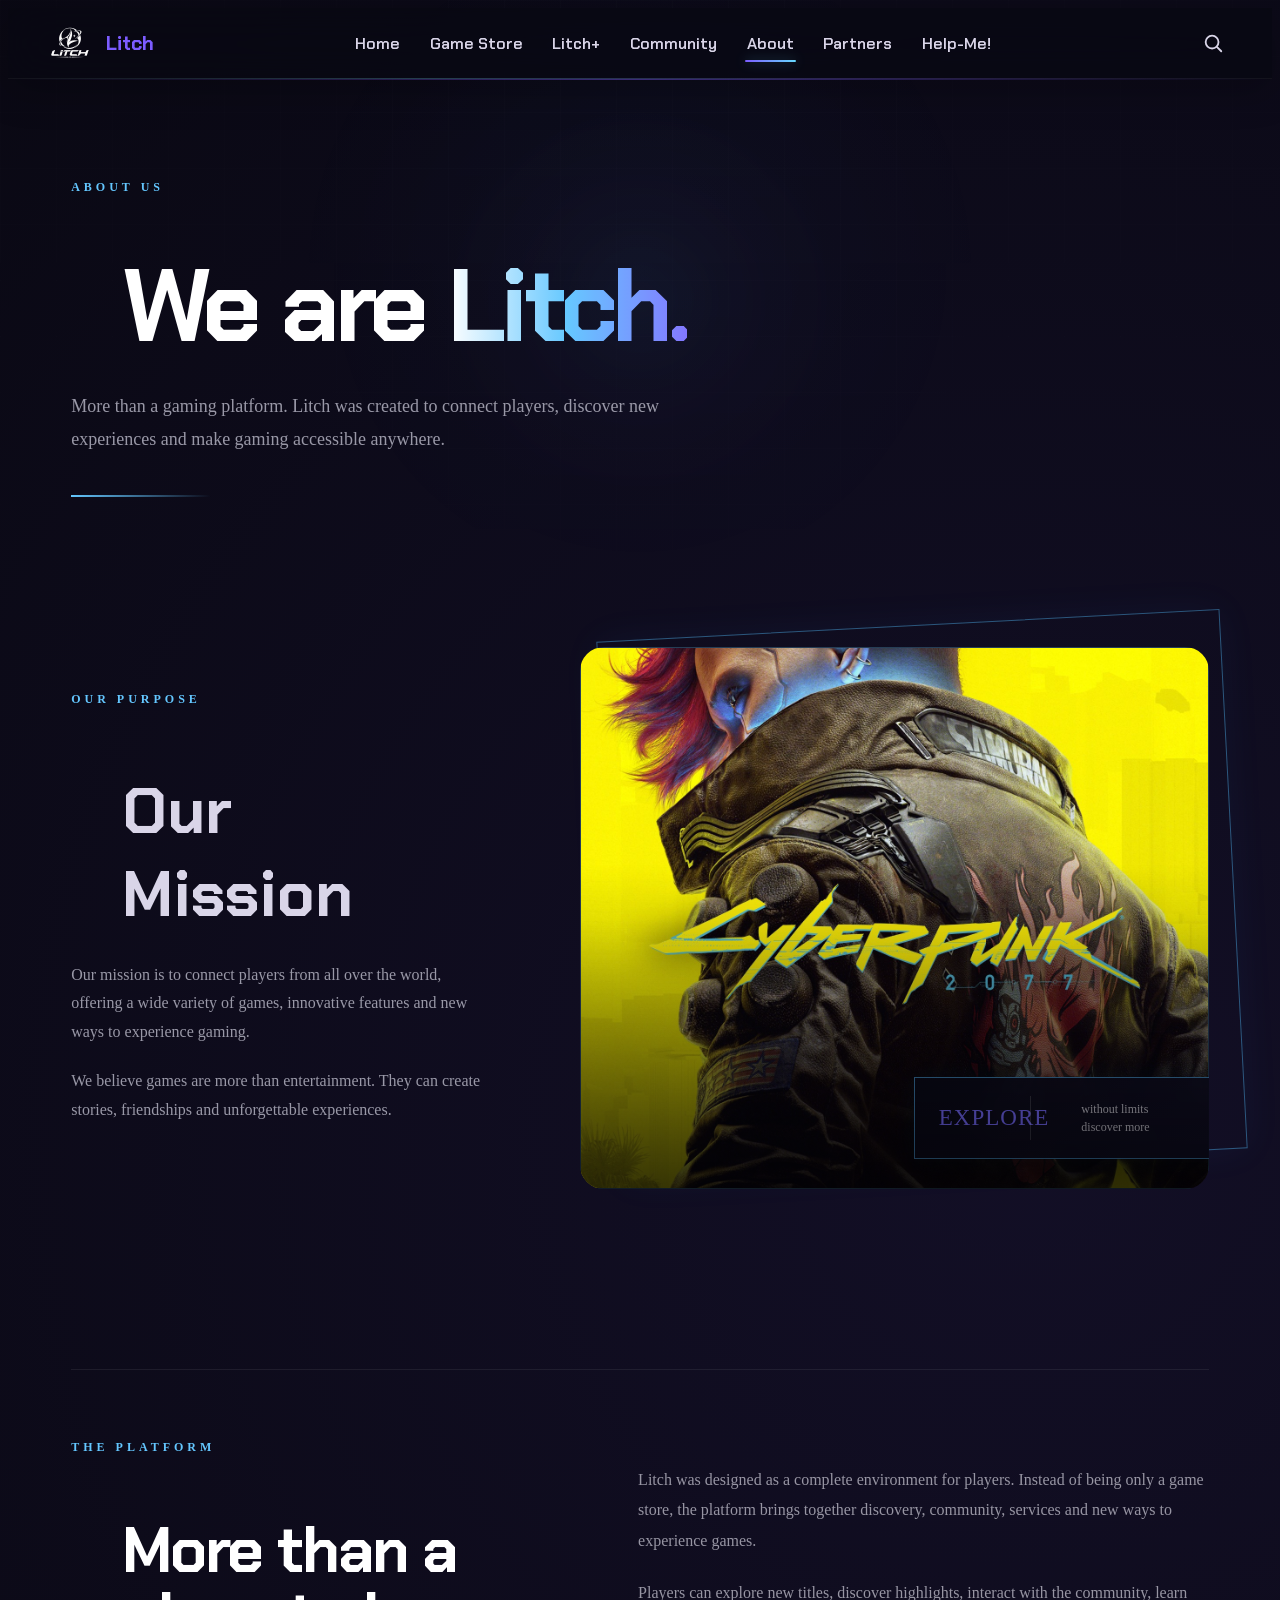
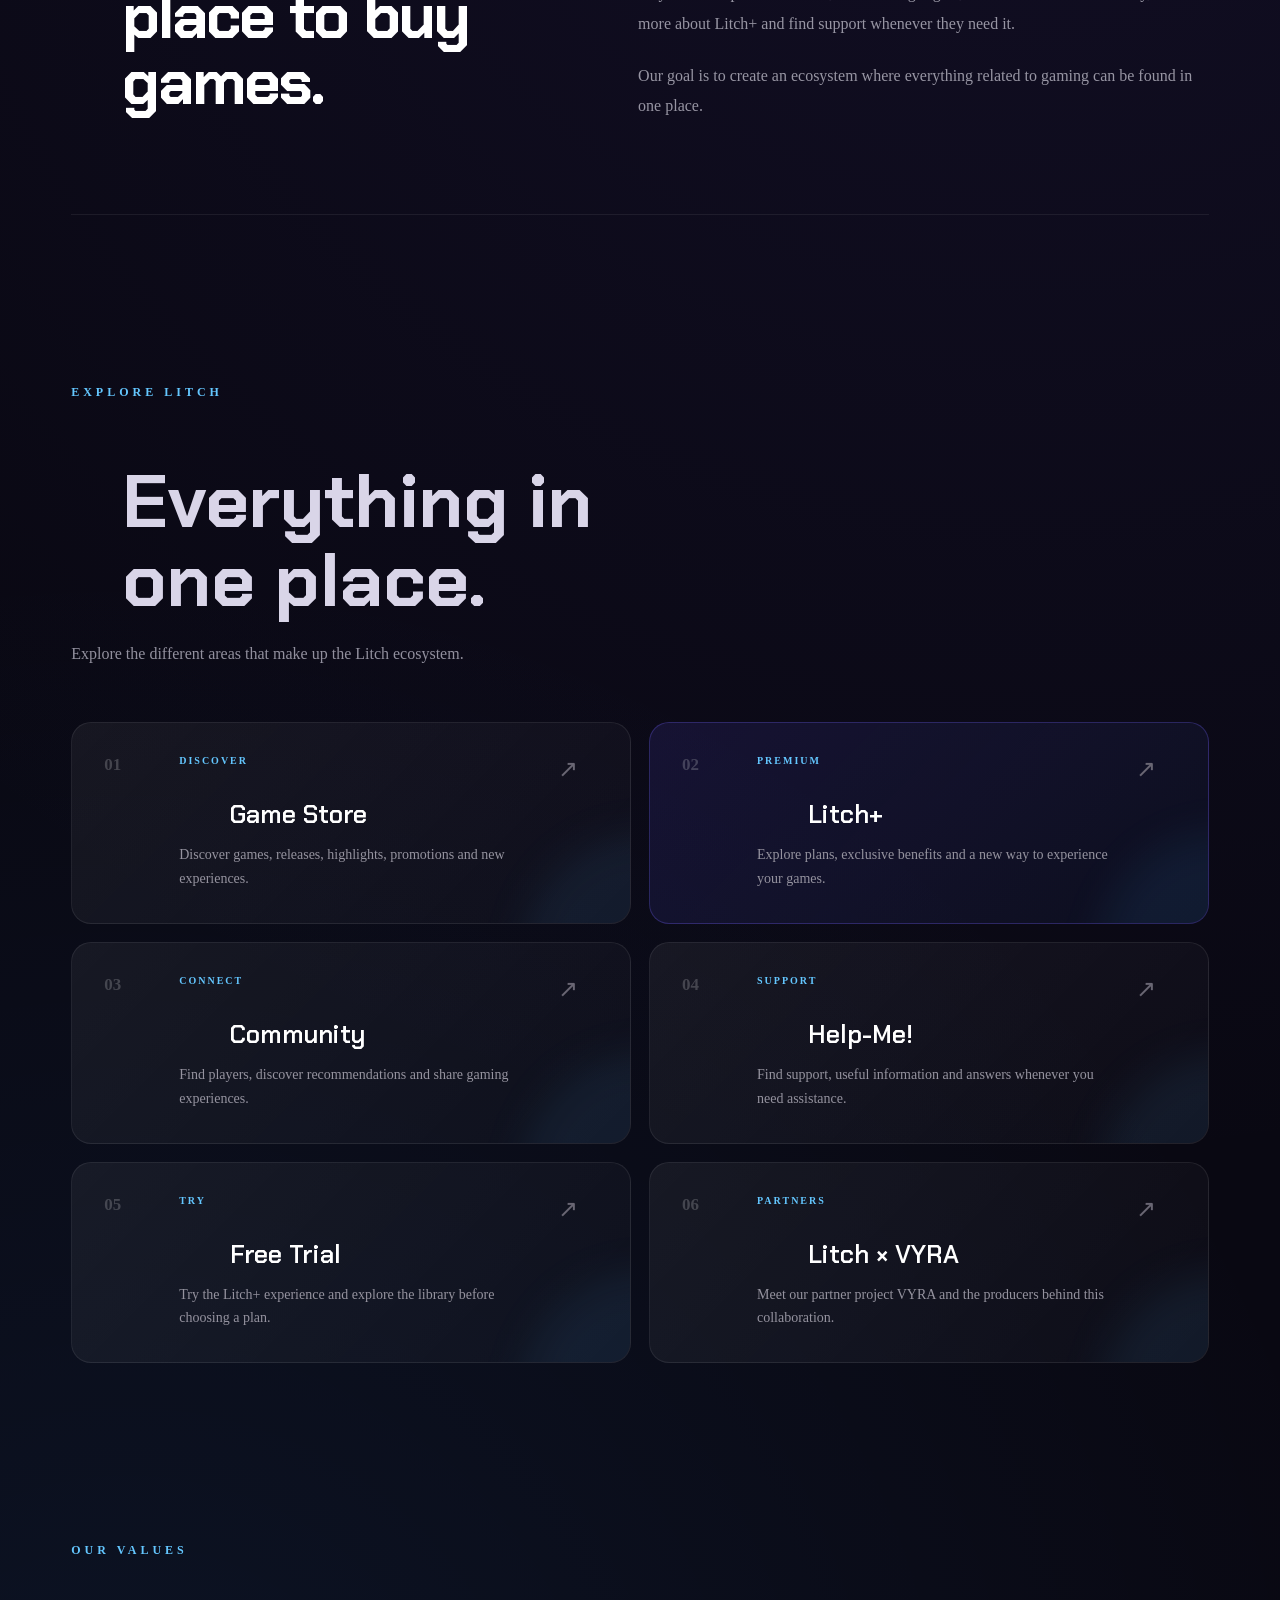
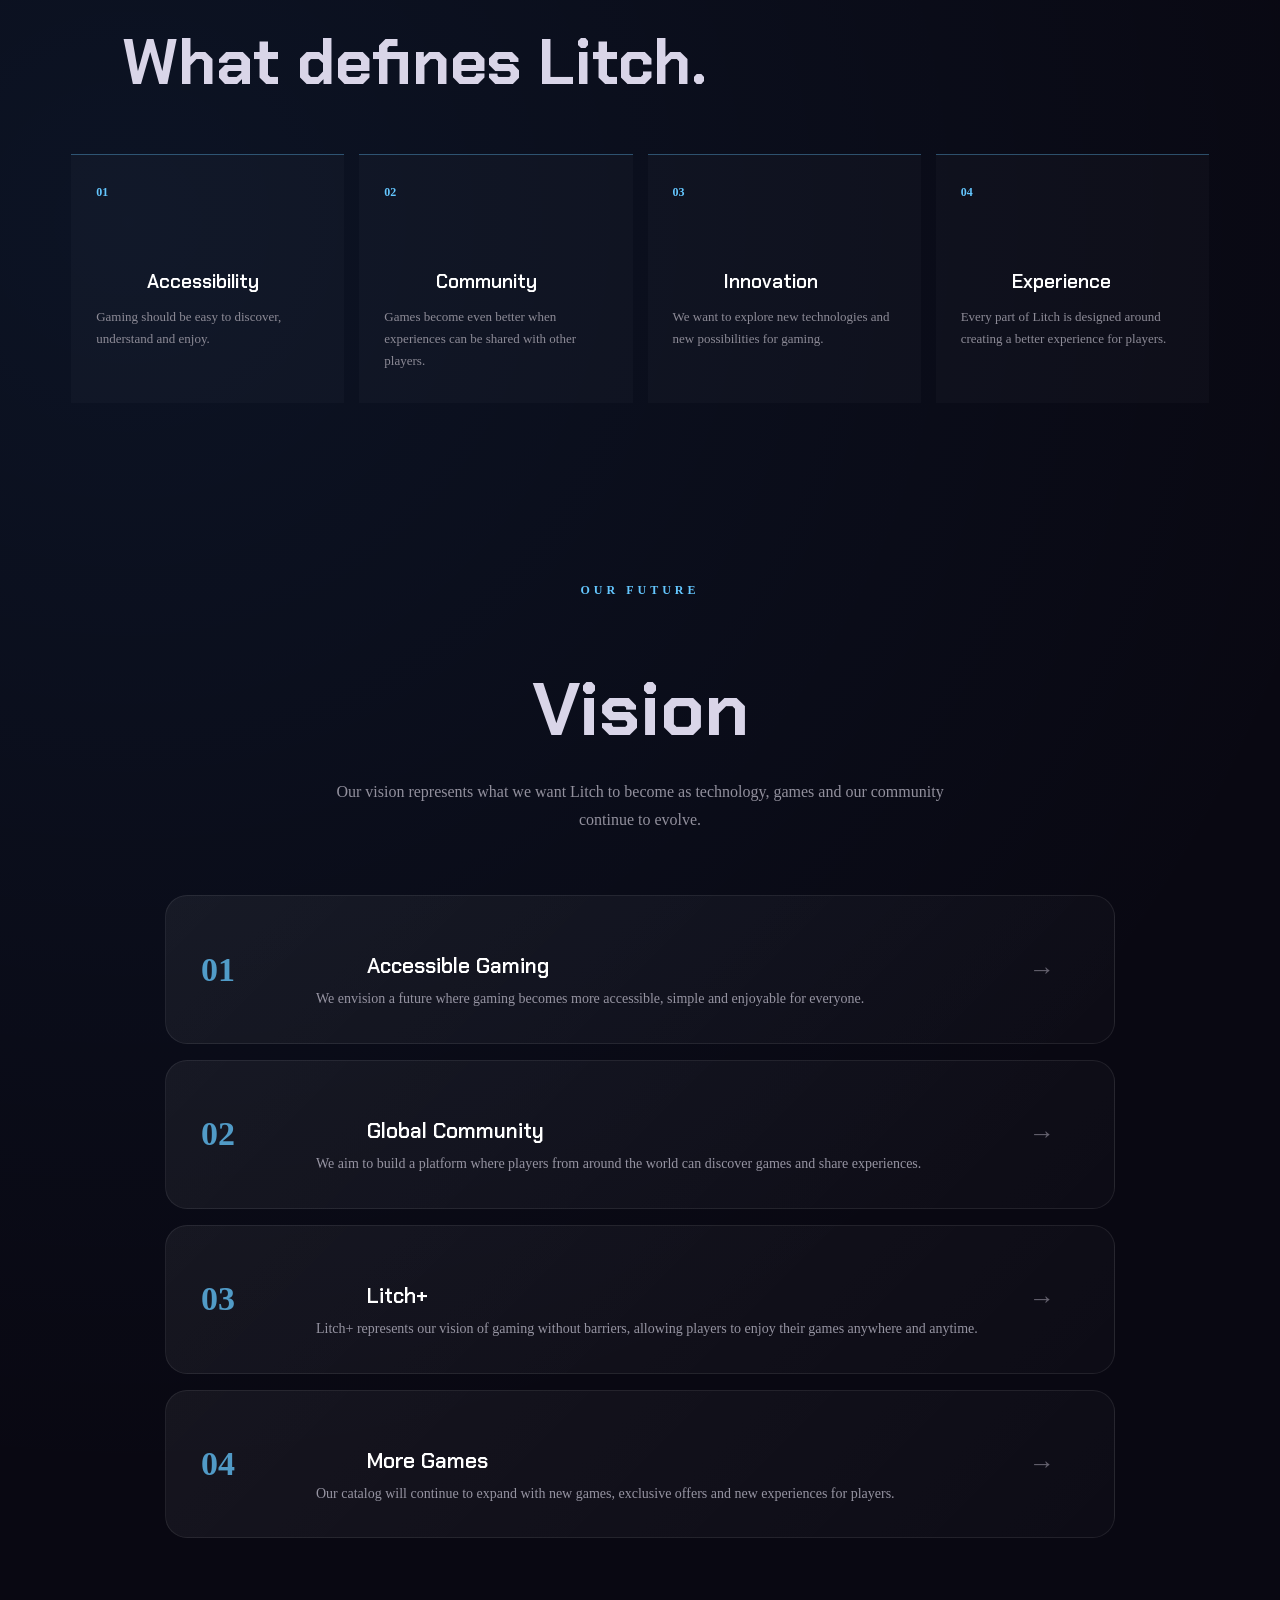
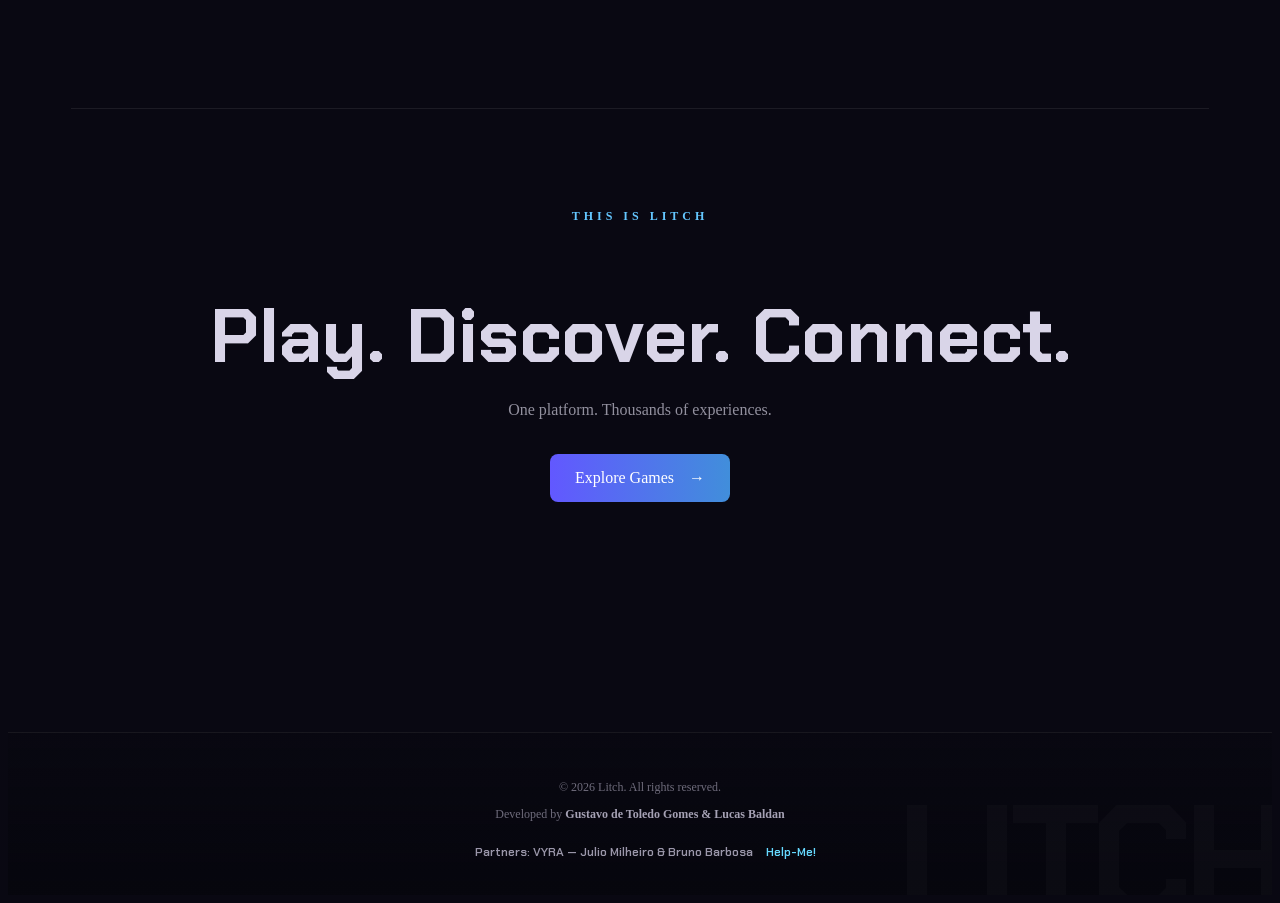
==== commit 90c40097: "chore: import large assets into Litch-VJS" ====
--- a/html/about.html
+++ b/html/about.html
@@ -27,7 +27,7 @@
 <header>
 
     <div class="header__brand">
-        <img src="https://raw.githubusercontent.com/lzkkj/Litch_Vers-oFinal/backup-litch-vjs-java/images/LitchLogo.png" alt="Litch logo">
+        <img src="../images/LitchLogo.png" alt="Litch logo">
         <h1 class="title">Litch</h1>
     </div>
 
